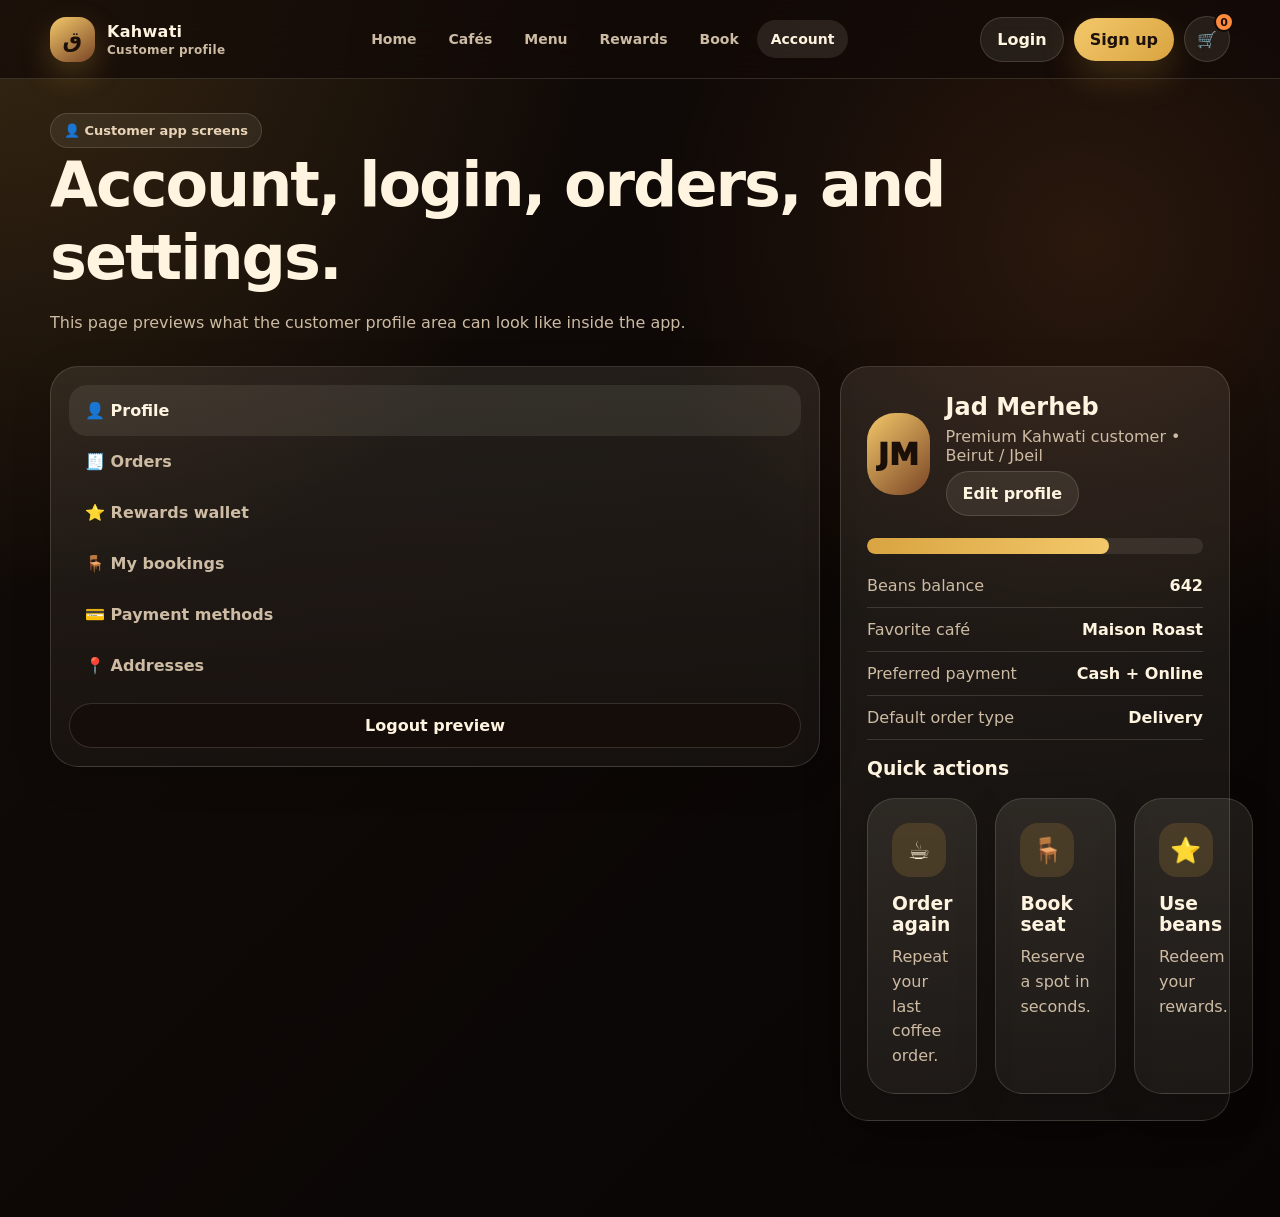
==== account.html @ 1132bc58 "Add files via upload" ====
<!doctype html><html lang="en"><head><meta charset="utf-8"><meta name="viewport" content="width=device-width,initial-scale=1,viewport-fit=cover"><title>Kahwati | Account</title><link rel="stylesheet" href="styles.css"><script defer src="script.js"></script></head><body><div class="page"><header class="topbar"><div class="container topbar-inner"><a class="brand" href="index.html"><span class="brand-mark">ق</span><span>Kahwati<small>Customer profile</small></span></a><nav class="desktop-nav"><a href="index.html">Home</a><a href="cafes.html">Cafés</a><a href="menu.html">Menu</a><a href="rewards.html">Rewards</a><a href="booking.html">Book</a><a class="active" href="account.html">Account</a></nav><div class="actions"><button class="ghost-btn" data-open-modal="#loginModal">Login</button><button class="primary-btn" data-open-modal="#signupModal">Sign up</button><a class="icon-btn" href="cart.html">🛒<span class="badge" data-cart-count>0</span></a></div></div></header><main class="container"><section class="screen-title"><span class="eyebrow">👤 Customer app screens</span><h1>Account, login, orders, and settings.</h1><p>This page previews what the customer profile area can look like inside the app.</p></section><section class="account-layout"><aside class="panel account-menu"><a class="active" href="account.html">👤 Profile</a><a href="orders.html">🧾 Orders</a><a href="rewards.html">⭐ Rewards wallet</a><a href="booking.html">🪑 My bookings</a><a href="#">💳 Payment methods</a><a href="#">📍 Addresses</a><button class="dark-btn" style="width:100%;margin-top:12px" data-open-modal="#loginModal">Logout preview</button></aside><div class="panel profile-card"><div class="profile-top"><div class="big-avatar">JM</div><div><h2 style="margin:0">Jad Merheb</h2><p style="color:var(--muted);margin:6px 0">Premium Kahwati customer • Beirut / Jbeil</p><button class="ghost-btn" data-open-modal="#loginModal">Edit profile</button></div></div><div class="points-meter"><span></span></div><div class="summary-row"><span>Beans balance</span><strong>642</strong></div><div class="summary-row"><span>Favorite café</span><strong>Maison Roast</strong></div><div class="summary-row"><span>Preferred payment</span><strong>Cash + Online</strong></div><div class="summary-row"><span>Default order type</span><strong>Delivery</strong></div><h3>Quick actions</h3><div class="grid-3"><a class="feature-card" href="menu.html"><div class="feature-icon">☕</div><h3>Order again</h3><p>Repeat your last coffee order.</p></a><a class="feature-card" href="booking.html"><div class="feature-icon">🪑</div><h3>Book seat</h3><p>Reserve a spot in seconds.</p></a><a class="feature-card" href="rewards.html"><div class="feature-icon">⭐</div><h3>Use beans</h3><p>Redeem your rewards.</p></a></div></div></section></main><nav class="bottom-nav"><a href="index.html">⌂<span>Home</span></a><a href="cafes.html">☕<span>Cafés</span></a><a href="menu.html">▦<span>Menu</span></a><a href="cart.html">🛒<span>Cart</span></a><a class="active" href="account.html">◉<span>Me</span></a></nav></div><div class="modal" id="loginModal"><div class="modal-card"><div class="modal-head"><h2>Login / logout preview</h2><button class="close-modal" data-close-modal>×</button></div><form class="form-grid"><input placeholder="Email or phone"><input placeholder="Password" type="password"><button class="primary-btn" data-fake-auth="login">Login</button></form></div></div><div class="modal" id="signupModal"><div class="modal-card"><div class="modal-head"><h2>Create account</h2><button class="close-modal" data-close-modal>×</button></div><form class="form-grid"><input placeholder="Full name"><input placeholder="Phone number"><input placeholder="Email"><input placeholder="Password" type="password"><button class="primary-btn" data-fake-auth="signup">Sign up</button></form></div></div></body></html>
---- styles.css ----
:root{
  --bg:#120b08;
  --bg2:#1b100b;
  --card:#21150f;
  --card2:#2b1c14;
  --cream:#fff4df;
  --muted:#cdbba3;
  --soft:#ead4b8;
  --gold:#d9a441;
  --gold2:#f3c86a;
  --coffee:#7a4526;
  --orange:#ff8b3d;
  --green:#4fc18b;
  --red:#ff6b5f;
  --line:rgba(255,244,223,.14);
  --shadow:0 24px 70px rgba(0,0,0,.38);
  --radius:28px;
  --radius2:18px;
  --font:Inter,ui-sans-serif,system-ui,-apple-system,BlinkMacSystemFont,"Segoe UI",Arial,sans-serif;
}
*{box-sizing:border-box}
html{scroll-behavior:smooth}
body{margin:0;font-family:var(--font);background:radial-gradient(circle at top left,rgba(217,164,65,.18),transparent 34%),radial-gradient(circle at 85% 20%,rgba(255,139,61,.12),transparent 30%),linear-gradient(135deg,var(--bg),#080504);color:var(--cream);min-height:100vh}
a{color:inherit;text-decoration:none}button,input,select,textarea{font:inherit}button{cursor:pointer;border:0}.page{min-height:100vh;padding-bottom:96px}.container{width:min(1180px,calc(100% - 36px));margin:auto}.topbar{position:sticky;top:0;z-index:50;background:rgba(18,11,8,.72);backdrop-filter:blur(18px);border-bottom:1px solid var(--line)}.topbar-inner{height:78px;display:flex;align-items:center;justify-content:space-between;gap:18px}.brand{display:flex;align-items:center;gap:12px;font-weight:900;letter-spacing:.3px}.brand-mark{width:45px;height:45px;border-radius:16px;background:linear-gradient(145deg,var(--gold2),var(--coffee));display:grid;place-items:center;color:#1a0f09;box-shadow:0 12px 30px rgba(217,164,65,.25);font-size:22px}.brand small{display:block;color:var(--muted);font-size:12px;font-weight:600;margin-top:2px}.desktop-nav{display:flex;gap:4px;align-items:center}.desktop-nav a{color:var(--muted);padding:11px 14px;border-radius:999px;font-size:14px;font-weight:700}.desktop-nav a.active,.desktop-nav a:hover{background:rgba(255,244,223,.1);color:var(--cream)}.actions{display:flex;align-items:center;gap:10px}.icon-btn,.ghost-btn,.primary-btn,.dark-btn{border-radius:999px;padding:12px 16px;font-weight:850;transition:.2s;display:inline-flex;align-items:center;justify-content:center;gap:8px}.primary-btn{background:linear-gradient(135deg,var(--gold2),var(--gold));color:#1d110b;box-shadow:0 15px 35px rgba(217,164,65,.22)}.dark-btn{background:#150d09;color:var(--cream);border:1px solid var(--line)}.ghost-btn,.icon-btn{background:rgba(255,244,223,.08);color:var(--cream);border:1px solid var(--line)}.icon-btn{width:46px;height:46px;padding:0;position:relative}.badge{position:absolute;top:-5px;right:-5px;background:var(--orange);color:#1b0c04;border-radius:999px;min-width:20px;height:20px;display:grid;place-items:center;font-size:11px;font-weight:900;border:2px solid var(--bg)}.hero{padding:54px 0 34px}.hero-grid{display:grid;grid-template-columns:1.08fr .92fr;gap:38px;align-items:center}.eyebrow{display:inline-flex;gap:9px;align-items:center;padding:9px 13px;border:1px solid var(--line);border-radius:999px;background:rgba(255,244,223,.07);color:var(--soft);font-weight:800;font-size:13px}.hero h1{font-size:clamp(46px,7vw,88px);line-height:.92;margin:20px 0 18px;letter-spacing:-3px}.grad{background:linear-gradient(135deg,#fff2d8,var(--gold2),#ff9a4d);-webkit-background-clip:text;background-clip:text;color:transparent}.hero p{font-size:18px;line-height:1.7;color:var(--muted);max-width:660px}.hero-actions{display:flex;gap:12px;flex-wrap:wrap;margin:26px 0}.trust-row{display:grid;grid-template-columns:repeat(3,1fr);gap:12px;margin-top:28px;max-width:640px}.trust{padding:16px;border-radius:20px;background:rgba(255,244,223,.07);border:1px solid var(--line)}.trust strong{display:block;font-size:24px}.trust span{color:var(--muted);font-size:13px;font-weight:650}.phone-stage{display:flex;justify-content:center;position:relative}.glow{position:absolute;width:420px;height:420px;background:radial-gradient(circle,rgba(217,164,65,.24),transparent 65%);filter:blur(15px);top:40px}.phone{width:365px;max-width:100%;background:#0d0806;border:10px solid #2a1b13;border-radius:48px;box-shadow:var(--shadow);padding:16px;position:relative;z-index:2}.phone-screen{min-height:660px;background:linear-gradient(180deg,#281910,#140c08);border-radius:36px;overflow:hidden;position:relative;border:1px solid rgba(255,255,255,.08)}.status{height:34px;display:flex;justify-content:space-between;align-items:center;padding:0 20px;color:#fff;font-size:12px;font-weight:800}.mobile-app-top{padding:10px 18px 4px;display:flex;align-items:center;justify-content:space-between}.avatar{width:42px;height:42px;border-radius:15px;background:linear-gradient(135deg,#ffe0a1,#9c5a2b);display:grid;place-items:center;color:#140c08;font-weight:900}.phone-search{margin:16px 18px;background:rgba(255,244,223,.09);border:1px solid var(--line);border-radius:20px;padding:13px 15px;color:var(--muted);font-size:13px}.promo-card{margin:0 18px 16px;border-radius:28px;padding:22px;background:linear-gradient(135deg,#f6c967,#9c542c 62%,#432217);color:#180d07;position:relative;overflow:hidden}.promo-card:after{content:"";position:absolute;width:150px;height:150px;border-radius:50%;background:rgba(255,255,255,.18);right:-45px;bottom:-55px}.promo-card h3{margin:4px 0;font-size:25px;line-height:1}.promo-card p{font-size:13px;margin:8px 0 0;color:#2c170b}.chip-row{display:flex;gap:8px;overflow:auto;padding:0 18px 12px;scrollbar-width:none}.chip{white-space:nowrap;padding:9px 12px;border-radius:999px;background:rgba(255,244,223,.09);border:1px solid var(--line);font-size:12px;color:var(--soft);font-weight:800}.chip.active{background:var(--cream);color:#1b100b}.phone-section-title{display:flex;justify-content:space-between;align-items:center;padding:7px 18px 12px}.phone-section-title h4{margin:0}.phone-section-title span{color:var(--gold2);font-size:12px;font-weight:850}.mini-cafe{margin:0 18px 12px;background:rgba(255,244,223,.08);border:1px solid var(--line);border-radius:23px;padding:12px;display:flex;gap:12px;align-items:center}.mini-img{width:68px;height:68px;border-radius:19px;background:linear-gradient(135deg,#5b3420,#e0ad58);display:grid;place-items:center;font-size:30px}.mini-cafe strong{display:block}.mini-cafe small{color:var(--muted);display:block;margin-top:3px}.phone-tabbar{position:absolute;left:10px;right:10px;bottom:10px;height:70px;background:rgba(12,7,5,.88);border:1px solid var(--line);border-radius:26px;display:grid;grid-template-columns:repeat(5,1fr);align-items:center;backdrop-filter:blur(14px)}.phone-tabbar a{display:flex;flex-direction:column;align-items:center;gap:4px;font-size:10px;color:var(--muted);font-weight:800}.phone-tabbar a.active{color:var(--gold2)}.section{padding:44px 0}.section-head{display:flex;justify-content:space-between;align-items:end;gap:20px;margin-bottom:22px}.section-head h2{font-size:clamp(30px,4vw,48px);margin:0;letter-spacing:-1.5px}.section-head p{color:var(--muted);max-width:570px;line-height:1.6;margin:7px 0 0}.grid-3{display:grid;grid-template-columns:repeat(3,1fr);gap:18px}.grid-4{display:grid;grid-template-columns:repeat(4,1fr);gap:16px}.feature-card,.cafe-card,.menu-card,.reward-card,.panel,.booking-card,.order-card{background:linear-gradient(180deg,rgba(255,244,223,.09),rgba(255,244,223,.045));border:1px solid var(--line);border-radius:var(--radius);box-shadow:0 10px 40px rgba(0,0,0,.14)}.feature-card{padding:24px}.feature-icon{width:54px;height:54px;border-radius:18px;background:rgba(217,164,65,.17);display:grid;place-items:center;font-size:25px;margin-bottom:16px}.feature-card h3{margin:0 0 10px}.feature-card p{margin:0;color:var(--muted);line-height:1.55}.cafe-card{overflow:hidden}.cafe-cover{height:150px;background:linear-gradient(135deg,#442313,#c88636);position:relative;display:flex;align-items:flex-end;padding:14px}.cafe-cover.alt{background:linear-gradient(135deg,#1e1410,#6b7a50,#e3b35c)}.cafe-cover.third{background:linear-gradient(135deg,#120b08,#59351f,#d9a441)}.cafe-logo{width:62px;height:62px;border-radius:20px;background:rgba(255,244,223,.88);color:#21120a;display:grid;place-items:center;font-size:30px;box-shadow:0 12px 30px rgba(0,0,0,.23)}.rating{position:absolute;right:14px;top:14px;background:rgba(12,7,5,.75);border:1px solid var(--line);border-radius:999px;padding:8px 10px;font-size:12px;font-weight:900}.cafe-body{padding:17px}.cafe-body h3{margin:0 0 6px}.meta{color:var(--muted);font-size:13px;display:flex;gap:10px;flex-wrap:wrap}.tag-row{display:flex;gap:7px;flex-wrap:wrap;margin:14px 0}.tag{padding:7px 9px;border-radius:999px;background:rgba(255,244,223,.08);border:1px solid var(--line);color:var(--soft);font-size:12px;font-weight:800}.card-actions{display:flex;gap:9px}.card-actions a,.card-actions button{flex:1;padding:12px;border-radius:16px;font-weight:900;text-align:center}.card-actions a{background:var(--cream);color:#1d110b}.card-actions button{background:rgba(255,244,223,.09);color:var(--cream);border:1px solid var(--line)}.screen-title{padding:34px 0 14px}.screen-title h1{font-size:clamp(36px,5vw,62px);margin:0;letter-spacing:-2px}.screen-title p{color:var(--muted);line-height:1.6;max-width:720px}.search-layout{display:grid;grid-template-columns:300px 1fr;gap:20px;align-items:start}.filters{position:sticky;top:100px;padding:20px}.filters h3{margin:0 0 16px}.filter-group{border-top:1px solid var(--line);padding:16px 0}.filter-group label{display:flex;align-items:center;gap:10px;margin:10px 0;color:var(--muted);font-weight:750}.search-input{width:100%;padding:16px 17px;border-radius:18px;background:rgba(255,244,223,.08);border:1px solid var(--line);color:var(--cream);outline:0}.search-input::placeholder{color:#9e8b74}.menu-hero{display:grid;grid-template-columns:1fr 330px;gap:20px;align-items:stretch}.menu-banner{padding:28px;border-radius:var(--radius);background:linear-gradient(135deg,#432414,#d9a441);color:#160c07;min-height:240px;display:flex;flex-direction:column;justify-content:end;position:relative;overflow:hidden}.menu-banner:after{content:"☕";position:absolute;font-size:190px;right:28px;top:12px;opacity:.16}.menu-banner h1{font-size:42px;margin:0 0 8px;letter-spacing:-1px}.info-panel{padding:22px}.info-row{display:flex;justify-content:space-between;border-bottom:1px solid var(--line);padding:13px 0;color:var(--muted)}.info-row strong{color:var(--cream)}.menu-tabs{display:flex;gap:10px;overflow:auto;margin:24px 0 16px}.menu-tabs button{padding:12px 16px;border-radius:999px;background:rgba(255,244,223,.08);border:1px solid var(--line);color:var(--soft);font-weight:900}.menu-tabs button.active{background:var(--cream);color:#1c100a}.menu-grid{display:grid;grid-template-columns:repeat(3,1fr);gap:16px}.menu-card{padding:14px}.food-img{height:130px;border-radius:22px;background:linear-gradient(135deg,#5b3420,#f0c16b);display:grid;place-items:center;font-size:50px;margin-bottom:12px}.menu-card h3{margin:0 0 6px}.menu-card p{color:var(--muted);font-size:13px;line-height:1.45;margin:0 0 14px}.price-row{display:flex;align-items:center;justify-content:space-between}.price{font-size:20px;font-weight:950;color:var(--gold2)}.add{width:42px;height:42px;border-radius:16px;background:var(--cream);color:#1b100b;font-weight:950}.cart-layout,.account-layout,.booking-layout{display:grid;grid-template-columns:1fr 390px;gap:20px;align-items:start}.cart-item{display:flex;gap:14px;align-items:center;padding:16px;border-bottom:1px solid var(--line)}.cart-item:last-child{border-bottom:0}.cart-thumb{width:64px;height:64px;border-radius:18px;background:linear-gradient(135deg,#5b3420,#e4ad54);display:grid;place-items:center;font-size:30px}.qty{display:flex;align-items:center;gap:10px;margin-top:8px}.qty button{width:28px;height:28px;border-radius:10px;background:rgba(255,244,223,.1);color:var(--cream)}.summary{padding:22px;position:sticky;top:100px}.summary-row{display:flex;justify-content:space-between;padding:12px 0;border-bottom:1px solid var(--line);color:var(--muted)}.summary-row strong{color:var(--cream)}.pay-options{display:grid;grid-template-columns:1fr 1fr;gap:10px;margin:16px 0}.pay-option{padding:14px;border-radius:18px;background:rgba(255,244,223,.08);border:1px solid var(--line);font-weight:900;text-align:center}.pay-option.active{border-color:rgba(217,164,65,.7);background:rgba(217,164,65,.14)}.bottom-nav{display:none}.auth-card{padding:28px;max-width:480px;margin:30px auto}.form-grid{display:grid;gap:12px}.form-grid input,.form-grid select,.form-grid textarea{width:100%;padding:15px 16px;border-radius:17px;background:rgba(255,244,223,.08);border:1px solid var(--line);color:var(--cream);outline:0}.form-grid textarea{min-height:100px;resize:vertical}.form-grid option{color:#21120a}.account-menu{padding:18px}.account-menu a{display:flex;align-items:center;gap:12px;padding:16px;border-radius:18px;color:var(--muted);font-weight:850}.account-menu a.active,.account-menu a:hover{background:rgba(255,244,223,.08);color:var(--cream)}.profile-card{padding:26px}.profile-top{display:flex;gap:16px;align-items:center}.big-avatar{width:82px;height:82px;border-radius:28px;background:linear-gradient(135deg,var(--gold2),var(--coffee));display:grid;place-items:center;color:#1a0f09;font-size:30px;font-weight:950}.points-meter{height:16px;background:rgba(255,244,223,.09);border-radius:999px;overflow:hidden;margin:22px 0 10px}.points-meter span{display:block;width:72%;height:100%;background:linear-gradient(90deg,var(--gold),var(--gold2));border-radius:inherit}.reward-card{padding:20px}.reward-card strong{display:block;font-size:22px}.reward-card p{color:var(--muted);line-height:1.5}.booking-card{padding:20px}.booking-grid{display:grid;grid-template-columns:repeat(2,1fr);gap:12px}.booking-slot{padding:16px;border-radius:18px;border:1px solid var(--line);background:rgba(255,244,223,.07);font-weight:900;text-align:center}.booking-slot.active{background:rgba(217,164,65,.18);border-color:rgba(217,164,65,.6)}.order-card{padding:18px;margin-bottom:14px}.order-head{display:flex;justify-content:space-between;gap:12px}.status-pill{padding:7px 9px;border-radius:999px;background:rgba(79,193,139,.13);color:#88e7b9;font-weight:900;font-size:12px}.modal{position:fixed;inset:0;background:rgba(0,0,0,.62);display:none;place-items:center;z-index:100;padding:18px}.modal.show{display:grid}.modal-card{width:min(480px,100%);background:#1b100b;border:1px solid var(--line);border-radius:30px;box-shadow:var(--shadow);padding:24px}.modal-head{display:flex;justify-content:space-between;align-items:center;margin-bottom:16px}.modal-head h2{margin:0}.close-modal{width:38px;height:38px;border-radius:14px;background:rgba(255,244,223,.09);color:var(--cream)}.floating-order{position:fixed;right:22px;bottom:22px;background:linear-gradient(135deg,var(--gold2),var(--gold));color:#1b0f09;border-radius:24px;padding:16px 20px;box-shadow:0 18px 40px rgba(217,164,65,.25);font-weight:950;z-index:40}.only-mobile{display:none}.mobile-hero-title{display:none}
@media(max-width:900px){body{background:#120b08}.container{width:min(100% - 26px,680px)}.desktop-nav,.actions .ghost-btn{display:none}.topbar-inner{height:64px}.brand small{display:none}.brand-mark{width:40px;height:40px;border-radius:14px}.hero{padding-top:24px}.hero-grid,.search-layout,.menu-hero,.cart-layout,.account-layout,.booking-layout{grid-template-columns:1fr}.hero-copy{order:2}.phone-stage{order:1}.phone{width:100%;border:0;border-radius:0;padding:0;background:transparent;box-shadow:none}.phone-screen{min-height:calc(100vh - 64px);border-radius:0;border:0;background:linear-gradient(180deg,#27180f,#120b08)}.hero h1{font-size:41px;letter-spacing:-1.8px}.hero p{font-size:15px}.trust-row,.grid-3,.grid-4,.menu-grid{grid-template-columns:1fr}.section-head{display:block}.filters,.summary{position:static}.menu-banner h1{font-size:34px}.bottom-nav{position:fixed;left:10px;right:10px;bottom:10px;height:72px;background:rgba(14,8,5,.94);border:1px solid var(--line);border-radius:26px;z-index:90;display:grid;grid-template-columns:repeat(5,1fr);box-shadow:0 18px 40px rgba(0,0,0,.32);backdrop-filter:blur(16px)}.bottom-nav a{display:flex;flex-direction:column;align-items:center;justify-content:center;gap:3px;color:var(--muted);font-size:10px;font-weight:850}.bottom-nav a.active{color:var(--gold2)}.screen-title{padding-top:22px}.screen-title h1{font-size:38px}.cart-layout,.booking-layout{gap:14px}.floating-order{left:13px;right:13px;bottom:92px;text-align:center}.only-mobile{display:inline-flex}.hide-mobile{display:none!important}.mobile-hero-title{display:block;padding:18px}.mobile-hero-title h1{font-size:34px;line-height:.98;margin:0;letter-spacing:-1.5px}.mobile-hero-title p{color:var(--muted);font-size:14px;line-height:1.5}.promo-card{margin-top:8px}.phone-tabbar{display:none}.status{display:none}.hero-actions{margin-bottom:8px}.section{padding:28px 0}.booking-grid{grid-template-columns:1fr 1fr}.pay-options{grid-template-columns:1fr}.desktop-only{display:none!important}}
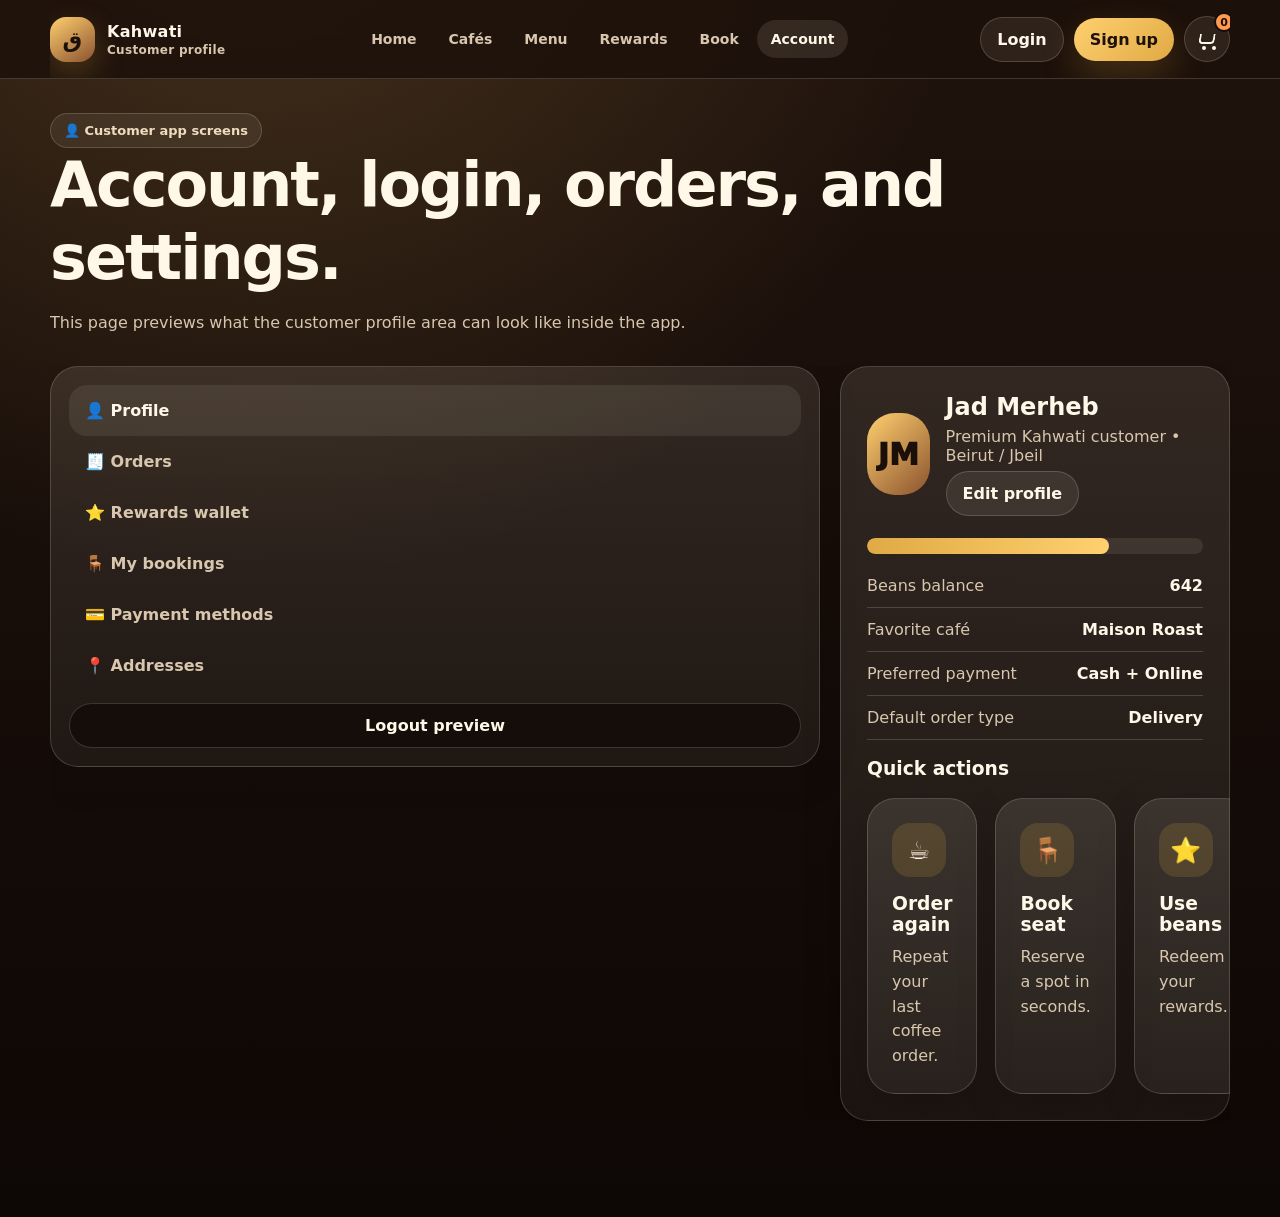
==== commit 46b24066: "Add files via upload" ====
--- a/account.html
+++ b/account.html
@@ -1 +1 @@
-<!doctype html><html lang="en"><head><meta charset="utf-8"><meta name="viewport" content="width=device-width,initial-scale=1,viewport-fit=cover"><title>Kahwati | Account</title><link rel="stylesheet" href="styles.css"><script defer src="script.js"></script></head><body><div class="page"><header class="topbar"><div class="container topbar-inner"><a class="brand" href="index.html"><span class="brand-mark">ق</span><span>Kahwati<small>Customer profile</small></span></a><nav class="desktop-nav"><a href="index.html">Home</a><a href="cafes.html">Cafés</a><a href="menu.html">Menu</a><a href="rewards.html">Rewards</a><a href="booking.html">Book</a><a class="active" href="account.html">Account</a></nav><div class="actions"><button class="ghost-btn" data-open-modal="#loginModal">Login</button><button class="primary-btn" data-open-modal="#signupModal">Sign up</button><a class="icon-btn" href="cart.html">🛒<span class="badge" data-cart-count>0</span></a></div></div></header><main class="container"><section class="screen-title"><span class="eyebrow">👤 Customer app screens</span><h1>Account, login, orders, and settings.</h1><p>This page previews what the customer profile area can look like inside the app.</p></section><section class="account-layout"><aside class="panel account-menu"><a class="active" href="account.html">👤 Profile</a><a href="orders.html">🧾 Orders</a><a href="rewards.html">⭐ Rewards wallet</a><a href="booking.html">🪑 My bookings</a><a href="#">💳 Payment methods</a><a href="#">📍 Addresses</a><button class="dark-btn" style="width:100%;margin-top:12px" data-open-modal="#loginModal">Logout preview</button></aside><div class="panel profile-card"><div class="profile-top"><div class="big-avatar">JM</div><div><h2 style="margin:0">Jad Merheb</h2><p style="color:var(--muted);margin:6px 0">Premium Kahwati customer • Beirut / Jbeil</p><button class="ghost-btn" data-open-modal="#loginModal">Edit profile</button></div></div><div class="points-meter"><span></span></div><div class="summary-row"><span>Beans balance</span><strong>642</strong></div><div class="summary-row"><span>Favorite café</span><strong>Maison Roast</strong></div><div class="summary-row"><span>Preferred payment</span><strong>Cash + Online</strong></div><div class="summary-row"><span>Default order type</span><strong>Delivery</strong></div><h3>Quick actions</h3><div class="grid-3"><a class="feature-card" href="menu.html"><div class="feature-icon">☕</div><h3>Order again</h3><p>Repeat your last coffee order.</p></a><a class="feature-card" href="booking.html"><div class="feature-icon">🪑</div><h3>Book seat</h3><p>Reserve a spot in seconds.</p></a><a class="feature-card" href="rewards.html"><div class="feature-icon">⭐</div><h3>Use beans</h3><p>Redeem your rewards.</p></a></div></div></section></main><nav class="bottom-nav"><a href="index.html">⌂<span>Home</span></a><a href="cafes.html">☕<span>Cafés</span></a><a href="menu.html">▦<span>Menu</span></a><a href="cart.html">🛒<span>Cart</span></a><a class="active" href="account.html">◉<span>Me</span></a></nav></div><div class="modal" id="loginModal"><div class="modal-card"><div class="modal-head"><h2>Login / logout preview</h2><button class="close-modal" data-close-modal>×</button></div><form class="form-grid"><input placeholder="Email or phone"><input placeholder="Password" type="password"><button class="primary-btn" data-fake-auth="login">Login</button></form></div></div><div class="modal" id="signupModal"><div class="modal-card"><div class="modal-head"><h2>Create account</h2><button class="close-modal" data-close-modal>×</button></div><form class="form-grid"><input placeholder="Full name"><input placeholder="Phone number"><input placeholder="Email"><input placeholder="Password" type="password"><button class="primary-btn" data-fake-auth="signup">Sign up</button></form></div></div></body></html>
+<!doctype html><html lang="en"><head><meta charset="utf-8"><meta name="viewport" content="width=device-width, initial-scale=1, maximum-scale=1, user-scalable=no, viewport-fit=cover"><title>Kahwati | Account</title><link rel="stylesheet" href="styles.css"><script defer src="script.js"></script></head><body><div class="page"><header class="topbar"><div class="container topbar-inner"><a class="brand" href="index.html"><span class="brand-mark">ق</span><span>Kahwati<small>Customer profile</small></span></a><nav class="desktop-nav"><a href="index.html">Home</a><a href="cafes.html">Cafés</a><a href="menu.html">Menu</a><a href="rewards.html">Rewards</a><a href="booking.html">Book</a><a class="active" href="account.html">Account</a></nav><div class="actions"><button class="ghost-btn" data-open-modal="#loginModal">Login</button><button class="primary-btn" data-open-modal="#signupModal">Sign up</button><a class="icon-btn" href="cart.html" aria-label="Cart"><span class="line-icon cart-icon"></span><span class="badge" data-cart-count>0</span></a></div></div></header><main class="container"><section class="screen-title"><span class="eyebrow">👤 Customer app screens</span><h1>Account, login, orders, and settings.</h1><p>This page previews what the customer profile area can look like inside the app.</p></section><section class="account-layout"><aside class="panel account-menu"><a class="active" href="account.html">👤 Profile</a><a href="orders.html">🧾 Orders</a><a href="rewards.html">⭐ Rewards wallet</a><a href="booking.html">🪑 My bookings</a><a href="#">💳 Payment methods</a><a href="#">📍 Addresses</a><button class="dark-btn" style="width:100%;margin-top:12px" data-open-modal="#loginModal">Logout preview</button></aside><div class="panel profile-card"><div class="profile-top"><div class="big-avatar">JM</div><div><h2 style="margin:0">Jad Merheb</h2><p style="color:var(--muted);margin:6px 0">Premium Kahwati customer • Beirut / Jbeil</p><button class="ghost-btn" data-open-modal="#loginModal">Edit profile</button></div></div><div class="points-meter"><span></span></div><div class="summary-row"><span>Beans balance</span><strong>642</strong></div><div class="summary-row"><span>Favorite café</span><strong>Maison Roast</strong></div><div class="summary-row"><span>Preferred payment</span><strong>Cash + Online</strong></div><div class="summary-row"><span>Default order type</span><strong>Delivery</strong></div><h3>Quick actions</h3><div class="grid-3"><a class="feature-card" href="menu.html"><div class="feature-icon">☕</div><h3>Order again</h3><p>Repeat your last coffee order.</p></a><a class="feature-card" href="booking.html"><div class="feature-icon">🪑</div><h3>Book seat</h3><p>Reserve a spot in seconds.</p></a><a class="feature-card" href="rewards.html"><div class="feature-icon">⭐</div><h3>Use beans</h3><p>Redeem your rewards.</p></a></div></div></section></main><nav class="bottom-nav"><a class="" href="index.html"><span class="line-icon home-icon"></span><span>Home</span></a><a class="" href="cafes.html"><span class="line-icon cup-icon"></span><span>Cafés</span></a><a class="" href="menu.html"><span class="line-icon grid-icon"></span><span>Menu</span></a><a class="" href="cart.html"><span class="line-icon cart-icon"></span><span>Cart</span></a><a class="active" href="account.html"><span class="line-icon user-icon"></span><span>Me</span></a></nav></div><div class="modal" id="loginModal"><div class="modal-card"><div class="modal-head"><h2>Login / logout preview</h2><button class="close-modal" data-close-modal>×</button></div><form class="form-grid"><input placeholder="Email or phone"><input placeholder="Password" type="password"><button class="primary-btn" data-fake-auth="login">Login</button></form></div></div><div class="modal" id="signupModal"><div class="modal-card"><div class="modal-head"><h2>Create account</h2><button class="close-modal" data-close-modal>×</button></div><form class="form-grid"><input placeholder="Full name"><input placeholder="Phone number"><input placeholder="Email"><input placeholder="Password" type="password"><button class="primary-btn" data-fake-auth="signup">Sign up</button></form></div></div></body></html>
--- a/styles.css
+++ b/styles.css
@@ -23,3 +23,59 @@
 body{margin:0;font-family:var(--font);background:radial-gradient(circle at top left,rgba(217,164,65,.18),transparent 34%),radial-gradient(circle at 85% 20%,rgba(255,139,61,.12),transparent 30%),linear-gradient(135deg,var(--bg),#080504);color:var(--cream);min-height:100vh}
 a{color:inherit;text-decoration:none}button,input,select,textarea{font:inherit}button{cursor:pointer;border:0}.page{min-height:100vh;padding-bottom:96px}.container{width:min(1180px,calc(100% - 36px));margin:auto}.topbar{position:sticky;top:0;z-index:50;background:rgba(18,11,8,.72);backdrop-filter:blur(18px);border-bottom:1px solid var(--line)}.topbar-inner{height:78px;display:flex;align-items:center;justify-content:space-between;gap:18px}.brand{display:flex;align-items:center;gap:12px;font-weight:900;letter-spacing:.3px}.brand-mark{width:45px;height:45px;border-radius:16px;background:linear-gradient(145deg,var(--gold2),var(--coffee));display:grid;place-items:center;color:#1a0f09;box-shadow:0 12px 30px rgba(217,164,65,.25);font-size:22px}.brand small{display:block;color:var(--muted);font-size:12px;font-weight:600;margin-top:2px}.desktop-nav{display:flex;gap:4px;align-items:center}.desktop-nav a{color:var(--muted);padding:11px 14px;border-radius:999px;font-size:14px;font-weight:700}.desktop-nav a.active,.desktop-nav a:hover{background:rgba(255,244,223,.1);color:var(--cream)}.actions{display:flex;align-items:center;gap:10px}.icon-btn,.ghost-btn,.primary-btn,.dark-btn{border-radius:999px;padding:12px 16px;font-weight:850;transition:.2s;display:inline-flex;align-items:center;justify-content:center;gap:8px}.primary-btn{background:linear-gradient(135deg,var(--gold2),var(--gold));color:#1d110b;box-shadow:0 15px 35px rgba(217,164,65,.22)}.dark-btn{background:#150d09;color:var(--cream);border:1px solid var(--line)}.ghost-btn,.icon-btn{background:rgba(255,244,223,.08);color:var(--cream);border:1px solid var(--line)}.icon-btn{width:46px;height:46px;padding:0;position:relative}.badge{position:absolute;top:-5px;right:-5px;background:var(--orange);color:#1b0c04;border-radius:999px;min-width:20px;height:20px;display:grid;place-items:center;font-size:11px;font-weight:900;border:2px solid var(--bg)}.hero{padding:54px 0 34px}.hero-grid{display:grid;grid-template-columns:1.08fr .92fr;gap:38px;align-items:center}.eyebrow{display:inline-flex;gap:9px;align-items:center;padding:9px 13px;border:1px solid var(--line);border-radius:999px;background:rgba(255,244,223,.07);color:var(--soft);font-weight:800;font-size:13px}.hero h1{font-size:clamp(46px,7vw,88px);line-height:.92;margin:20px 0 18px;letter-spacing:-3px}.grad{background:linear-gradient(135deg,#fff2d8,var(--gold2),#ff9a4d);-webkit-background-clip:text;background-clip:text;color:transparent}.hero p{font-size:18px;line-height:1.7;color:var(--muted);max-width:660px}.hero-actions{display:flex;gap:12px;flex-wrap:wrap;margin:26px 0}.trust-row{display:grid;grid-template-columns:repeat(3,1fr);gap:12px;margin-top:28px;max-width:640px}.trust{padding:16px;border-radius:20px;background:rgba(255,244,223,.07);border:1px solid var(--line)}.trust strong{display:block;font-size:24px}.trust span{color:var(--muted);font-size:13px;font-weight:650}.phone-stage{display:flex;justify-content:center;position:relative}.glow{position:absolute;width:420px;height:420px;background:radial-gradient(circle,rgba(217,164,65,.24),transparent 65%);filter:blur(15px);top:40px}.phone{width:365px;max-width:100%;background:#0d0806;border:10px solid #2a1b13;border-radius:48px;box-shadow:var(--shadow);padding:16px;position:relative;z-index:2}.phone-screen{min-height:660px;background:linear-gradient(180deg,#281910,#140c08);border-radius:36px;overflow:hidden;position:relative;border:1px solid rgba(255,255,255,.08)}.status{height:34px;display:flex;justify-content:space-between;align-items:center;padding:0 20px;color:#fff;font-size:12px;font-weight:800}.mobile-app-top{padding:10px 18px 4px;display:flex;align-items:center;justify-content:space-between}.avatar{width:42px;height:42px;border-radius:15px;background:linear-gradient(135deg,#ffe0a1,#9c5a2b);display:grid;place-items:center;color:#140c08;font-weight:900}.phone-search{margin:16px 18px;background:rgba(255,244,223,.09);border:1px solid var(--line);border-radius:20px;padding:13px 15px;color:var(--muted);font-size:13px}.promo-card{margin:0 18px 16px;border-radius:28px;padding:22px;background:linear-gradient(135deg,#f6c967,#9c542c 62%,#432217);color:#180d07;position:relative;overflow:hidden}.promo-card:after{content:"";position:absolute;width:150px;height:150px;border-radius:50%;background:rgba(255,255,255,.18);right:-45px;bottom:-55px}.promo-card h3{margin:4px 0;font-size:25px;line-height:1}.promo-card p{font-size:13px;margin:8px 0 0;color:#2c170b}.chip-row{display:flex;gap:8px;overflow:auto;padding:0 18px 12px;scrollbar-width:none}.chip{white-space:nowrap;padding:9px 12px;border-radius:999px;background:rgba(255,244,223,.09);border:1px solid var(--line);font-size:12px;color:var(--soft);font-weight:800}.chip.active{background:var(--cream);color:#1b100b}.phone-section-title{display:flex;justify-content:space-between;align-items:center;padding:7px 18px 12px}.phone-section-title h4{margin:0}.phone-section-title span{color:var(--gold2);font-size:12px;font-weight:850}.mini-cafe{margin:0 18px 12px;background:rgba(255,244,223,.08);border:1px solid var(--line);border-radius:23px;padding:12px;display:flex;gap:12px;align-items:center}.mini-img{width:68px;height:68px;border-radius:19px;background:linear-gradient(135deg,#5b3420,#e0ad58);display:grid;place-items:center;font-size:30px}.mini-cafe strong{display:block}.mini-cafe small{color:var(--muted);display:block;margin-top:3px}.phone-tabbar{position:absolute;left:10px;right:10px;bottom:10px;height:70px;background:rgba(12,7,5,.88);border:1px solid var(--line);border-radius:26px;display:grid;grid-template-columns:repeat(5,1fr);align-items:center;backdrop-filter:blur(14px)}.phone-tabbar a{display:flex;flex-direction:column;align-items:center;gap:4px;font-size:10px;color:var(--muted);font-weight:800}.phone-tabbar a.active{color:var(--gold2)}.section{padding:44px 0}.section-head{display:flex;justify-content:space-between;align-items:end;gap:20px;margin-bottom:22px}.section-head h2{font-size:clamp(30px,4vw,48px);margin:0;letter-spacing:-1.5px}.section-head p{color:var(--muted);max-width:570px;line-height:1.6;margin:7px 0 0}.grid-3{display:grid;grid-template-columns:repeat(3,1fr);gap:18px}.grid-4{display:grid;grid-template-columns:repeat(4,1fr);gap:16px}.feature-card,.cafe-card,.menu-card,.reward-card,.panel,.booking-card,.order-card{background:linear-gradient(180deg,rgba(255,244,223,.09),rgba(255,244,223,.045));border:1px solid var(--line);border-radius:var(--radius);box-shadow:0 10px 40px rgba(0,0,0,.14)}.feature-card{padding:24px}.feature-icon{width:54px;height:54px;border-radius:18px;background:rgba(217,164,65,.17);display:grid;place-items:center;font-size:25px;margin-bottom:16px}.feature-card h3{margin:0 0 10px}.feature-card p{margin:0;color:var(--muted);line-height:1.55}.cafe-card{overflow:hidden}.cafe-cover{height:150px;background:linear-gradient(135deg,#442313,#c88636);position:relative;display:flex;align-items:flex-end;padding:14px}.cafe-cover.alt{background:linear-gradient(135deg,#1e1410,#6b7a50,#e3b35c)}.cafe-cover.third{background:linear-gradient(135deg,#120b08,#59351f,#d9a441)}.cafe-logo{width:62px;height:62px;border-radius:20px;background:rgba(255,244,223,.88);color:#21120a;display:grid;place-items:center;font-size:30px;box-shadow:0 12px 30px rgba(0,0,0,.23)}.rating{position:absolute;right:14px;top:14px;background:rgba(12,7,5,.75);border:1px solid var(--line);border-radius:999px;padding:8px 10px;font-size:12px;font-weight:900}.cafe-body{padding:17px}.cafe-body h3{margin:0 0 6px}.meta{color:var(--muted);font-size:13px;display:flex;gap:10px;flex-wrap:wrap}.tag-row{display:flex;gap:7px;flex-wrap:wrap;margin:14px 0}.tag{padding:7px 9px;border-radius:999px;background:rgba(255,244,223,.08);border:1px solid var(--line);color:var(--soft);font-size:12px;font-weight:800}.card-actions{display:flex;gap:9px}.card-actions a,.card-actions button{flex:1;padding:12px;border-radius:16px;font-weight:900;text-align:center}.card-actions a{background:var(--cream);color:#1d110b}.card-actions button{background:rgba(255,244,223,.09);color:var(--cream);border:1px solid var(--line)}.screen-title{padding:34px 0 14px}.screen-title h1{font-size:clamp(36px,5vw,62px);margin:0;letter-spacing:-2px}.screen-title p{color:var(--muted);line-height:1.6;max-width:720px}.search-layout{display:grid;grid-template-columns:300px 1fr;gap:20px;align-items:start}.filters{position:sticky;top:100px;padding:20px}.filters h3{margin:0 0 16px}.filter-group{border-top:1px solid var(--line);padding:16px 0}.filter-group label{display:flex;align-items:center;gap:10px;margin:10px 0;color:var(--muted);font-weight:750}.search-input{width:100%;padding:16px 17px;border-radius:18px;background:rgba(255,244,223,.08);border:1px solid var(--line);color:var(--cream);outline:0}.search-input::placeholder{color:#9e8b74}.menu-hero{display:grid;grid-template-columns:1fr 330px;gap:20px;align-items:stretch}.menu-banner{padding:28px;border-radius:var(--radius);background:linear-gradient(135deg,#432414,#d9a441);color:#160c07;min-height:240px;display:flex;flex-direction:column;justify-content:end;position:relative;overflow:hidden}.menu-banner:after{content:"☕";position:absolute;font-size:190px;right:28px;top:12px;opacity:.16}.menu-banner h1{font-size:42px;margin:0 0 8px;letter-spacing:-1px}.info-panel{padding:22px}.info-row{display:flex;justify-content:space-between;border-bottom:1px solid var(--line);padding:13px 0;color:var(--muted)}.info-row strong{color:var(--cream)}.menu-tabs{display:flex;gap:10px;overflow:auto;margin:24px 0 16px}.menu-tabs button{padding:12px 16px;border-radius:999px;background:rgba(255,244,223,.08);border:1px solid var(--line);color:var(--soft);font-weight:900}.menu-tabs button.active{background:var(--cream);color:#1c100a}.menu-grid{display:grid;grid-template-columns:repeat(3,1fr);gap:16px}.menu-card{padding:14px}.food-img{height:130px;border-radius:22px;background:linear-gradient(135deg,#5b3420,#f0c16b);display:grid;place-items:center;font-size:50px;margin-bottom:12px}.menu-card h3{margin:0 0 6px}.menu-card p{color:var(--muted);font-size:13px;line-height:1.45;margin:0 0 14px}.price-row{display:flex;align-items:center;justify-content:space-between}.price{font-size:20px;font-weight:950;color:var(--gold2)}.add{width:42px;height:42px;border-radius:16px;background:var(--cream);color:#1b100b;font-weight:950}.cart-layout,.account-layout,.booking-layout{display:grid;grid-template-columns:1fr 390px;gap:20px;align-items:start}.cart-item{display:flex;gap:14px;align-items:center;padding:16px;border-bottom:1px solid var(--line)}.cart-item:last-child{border-bottom:0}.cart-thumb{width:64px;height:64px;border-radius:18px;background:linear-gradient(135deg,#5b3420,#e4ad54);display:grid;place-items:center;font-size:30px}.qty{display:flex;align-items:center;gap:10px;margin-top:8px}.qty button{width:28px;height:28px;border-radius:10px;background:rgba(255,244,223,.1);color:var(--cream)}.summary{padding:22px;position:sticky;top:100px}.summary-row{display:flex;justify-content:space-between;padding:12px 0;border-bottom:1px solid var(--line);color:var(--muted)}.summary-row strong{color:var(--cream)}.pay-options{display:grid;grid-template-columns:1fr 1fr;gap:10px;margin:16px 0}.pay-option{padding:14px;border-radius:18px;background:rgba(255,244,223,.08);border:1px solid var(--line);font-weight:900;text-align:center}.pay-option.active{border-color:rgba(217,164,65,.7);background:rgba(217,164,65,.14)}.bottom-nav{display:none}.auth-card{padding:28px;max-width:480px;margin:30px auto}.form-grid{display:grid;gap:12px}.form-grid input,.form-grid select,.form-grid textarea{width:100%;padding:15px 16px;border-radius:17px;background:rgba(255,244,223,.08);border:1px solid var(--line);color:var(--cream);outline:0}.form-grid textarea{min-height:100px;resize:vertical}.form-grid option{color:#21120a}.account-menu{padding:18px}.account-menu a{display:flex;align-items:center;gap:12px;padding:16px;border-radius:18px;color:var(--muted);font-weight:850}.account-menu a.active,.account-menu a:hover{background:rgba(255,244,223,.08);color:var(--cream)}.profile-card{padding:26px}.profile-top{display:flex;gap:16px;align-items:center}.big-avatar{width:82px;height:82px;border-radius:28px;background:linear-gradient(135deg,var(--gold2),var(--coffee));display:grid;place-items:center;color:#1a0f09;font-size:30px;font-weight:950}.points-meter{height:16px;background:rgba(255,244,223,.09);border-radius:999px;overflow:hidden;margin:22px 0 10px}.points-meter span{display:block;width:72%;height:100%;background:linear-gradient(90deg,var(--gold),var(--gold2));border-radius:inherit}.reward-card{padding:20px}.reward-card strong{display:block;font-size:22px}.reward-card p{color:var(--muted);line-height:1.5}.booking-card{padding:20px}.booking-grid{display:grid;grid-template-columns:repeat(2,1fr);gap:12px}.booking-slot{padding:16px;border-radius:18px;border:1px solid var(--line);background:rgba(255,244,223,.07);font-weight:900;text-align:center}.booking-slot.active{background:rgba(217,164,65,.18);border-color:rgba(217,164,65,.6)}.order-card{padding:18px;margin-bottom:14px}.order-head{display:flex;justify-content:space-between;gap:12px}.status-pill{padding:7px 9px;border-radius:999px;background:rgba(79,193,139,.13);color:#88e7b9;font-weight:900;font-size:12px}.modal{position:fixed;inset:0;background:rgba(0,0,0,.62);display:none;place-items:center;z-index:100;padding:18px}.modal.show{display:grid}.modal-card{width:min(480px,100%);background:#1b100b;border:1px solid var(--line);border-radius:30px;box-shadow:var(--shadow);padding:24px}.modal-head{display:flex;justify-content:space-between;align-items:center;margin-bottom:16px}.modal-head h2{margin:0}.close-modal{width:38px;height:38px;border-radius:14px;background:rgba(255,244,223,.09);color:var(--cream)}.floating-order{position:fixed;right:22px;bottom:22px;background:linear-gradient(135deg,var(--gold2),var(--gold));color:#1b0f09;border-radius:24px;padding:16px 20px;box-shadow:0 18px 40px rgba(217,164,65,.25);font-weight:950;z-index:40}.only-mobile{display:none}.mobile-hero-title{display:none}
 @media(max-width:900px){body{background:#120b08}.container{width:min(100% - 26px,680px)}.desktop-nav,.actions .ghost-btn{display:none}.topbar-inner{height:64px}.brand small{display:none}.brand-mark{width:40px;height:40px;border-radius:14px}.hero{padding-top:24px}.hero-grid,.search-layout,.menu-hero,.cart-layout,.account-layout,.booking-layout{grid-template-columns:1fr}.hero-copy{order:2}.phone-stage{order:1}.phone{width:100%;border:0;border-radius:0;padding:0;background:transparent;box-shadow:none}.phone-screen{min-height:calc(100vh - 64px);border-radius:0;border:0;background:linear-gradient(180deg,#27180f,#120b08)}.hero h1{font-size:41px;letter-spacing:-1.8px}.hero p{font-size:15px}.trust-row,.grid-3,.grid-4,.menu-grid{grid-template-columns:1fr}.section-head{display:block}.filters,.summary{position:static}.menu-banner h1{font-size:34px}.bottom-nav{position:fixed;left:10px;right:10px;bottom:10px;height:72px;background:rgba(14,8,5,.94);border:1px solid var(--line);border-radius:26px;z-index:90;display:grid;grid-template-columns:repeat(5,1fr);box-shadow:0 18px 40px rgba(0,0,0,.32);backdrop-filter:blur(16px)}.bottom-nav a{display:flex;flex-direction:column;align-items:center;justify-content:center;gap:3px;color:var(--muted);font-size:10px;font-weight:850}.bottom-nav a.active{color:var(--gold2)}.screen-title{padding-top:22px}.screen-title h1{font-size:38px}.cart-layout,.booking-layout{gap:14px}.floating-order{left:13px;right:13px;bottom:92px;text-align:center}.only-mobile{display:inline-flex}.hide-mobile{display:none!important}.mobile-hero-title{display:block;padding:18px}.mobile-hero-title h1{font-size:34px;line-height:.98;margin:0;letter-spacing:-1.5px}.mobile-hero-title p{color:var(--muted);font-size:14px;line-height:1.5}.promo-card{margin-top:8px}.phone-tabbar{display:none}.status{display:none}.hero-actions{margin-bottom:8px}.section{padding:28px 0}.booking-grid{grid-template-columns:1fr 1fr}.pay-options{grid-template-columns:1fr}.desktop-only{display:none!important}}
+
+/* ===== Mobile frame + app polish fixes ===== */
+html,body{width:100%;max-width:100%;overflow-x:hidden;-webkit-text-size-adjust:100%;touch-action:pan-y;overscroll-behavior-x:none}
+body{background:radial-gradient(circle at 20% -10%,rgba(239,190,99,.18),transparent 42%),linear-gradient(180deg,#20130d 0%,#150c08 58%,#0d0705 100%)}
+.page,main,section,.container,.hero-grid,.phone-stage,.phone,.phone-screen{max-width:100%;overflow-x:hidden}
+:root{--bg:#160d09;--bg2:#24160f;--card:#2a1b13;--card2:#352217;--cream:#fff7e8;--muted:#d8c7ae;--soft:#f0dcc0;--gold:#e0aa45;--gold2:#ffd06f;--coffee:#8b522f;--orange:#ff9a50;--line:rgba(255,247,232,.17)}
+.line-icon{width:22px;height:22px;display:inline-block;position:relative;flex:0 0 auto;color:currentColor}
+.line-icon:before,.line-icon:after{content:"";position:absolute;box-sizing:border-box;border-color:currentColor}
+.home-icon:before{left:3px;top:8px;width:16px;height:11px;border:2px solid currentColor;border-top:0;border-radius:2px}.home-icon:after{left:4px;top:2px;width:14px;height:14px;border-left:2px solid currentColor;border-top:2px solid currentColor;transform:rotate(45deg);border-radius:2px}
+.cup-icon:before{left:3px;top:7px;width:13px;height:10px;border:2px solid currentColor;border-radius:0 0 7px 7px}.cup-icon:after{right:2px;top:8px;width:7px;height:7px;border:2px solid currentColor;border-left:0;border-radius:0 8px 8px 0;box-shadow:-10px 10px 0 -8px currentColor}
+.grid-icon:before{left:3px;top:3px;width:6px;height:6px;background:currentColor;box-shadow:10px 0 0 currentColor,0 10px 0 currentColor,10px 10px 0 currentColor;border-radius:2px}.grid-icon:after{display:none}
+.cart-icon:before{left:2px;top:5px;width:16px;height:10px;border:2px solid currentColor;border-top:0;border-radius:0 0 4px 4px;transform:skewX(-10deg)}.cart-icon:after{left:5px;top:17px;width:4px;height:4px;background:currentColor;border-radius:50%;box-shadow:10px 0 0 currentColor}
+.user-icon:before{left:7px;top:3px;width:8px;height:8px;border:2px solid currentColor;border-radius:50%}.user-icon:after{left:4px;top:13px;width:14px;height:7px;border:2px solid currentColor;border-radius:10px 10px 0 0;border-bottom:0}
+.bean-icon:before{left:5px;top:3px;width:12px;height:16px;border:2px solid currentColor;border-radius:55% 45% 55% 45%;transform:rotate(28deg)}.bean-icon:after{left:11px;top:5px;width:1px;height:13px;background:currentColor;transform:rotate(28deg);border:0;border-radius:3px}
+.icon-btn .line-icon{width:20px;height:20px}
+.bottom-nav .line-icon,.phone-tabbar .line-icon{width:21px;height:21px;margin-bottom:1px}
+.topbar{background:rgba(28,17,11,.86)}
+.phone-screen{background:linear-gradient(180deg,#332015 0%,#21130d 48%,#130b07 100%)}
+.promo-card{background:linear-gradient(135deg,#ffd166 0%,#d58a3a 50%,#8e4f2b 100%)}
+.feature-card,.cafe-card,.menu-card,.reward-card,.panel,.booking-card,.order-card{background:linear-gradient(180deg,rgba(255,247,232,.105),rgba(255,247,232,.055))}
+
+@media(max-width:900px){
+  html,body{position:relative;overflow-x:hidden}
+  body{min-width:320px;background:#160d09}
+  .page{padding-bottom:92px;overflow-x:hidden}
+  .container{width:calc(100% - 26px);max-width:680px}
+  .hero{padding:0 0 28px;overflow:hidden}
+  .hero>.container{width:100%;max-width:none}
+  .hero-grid{display:block;width:100%;gap:0}
+  .phone-stage{display:block;width:100%;margin:0;overflow:hidden}
+  .phone{width:100%;max-width:100%;border:0;border-radius:0;padding:0;background:transparent;box-shadow:none;overflow:hidden}
+  .phone-screen{width:100%;min-height:calc(100svh - 64px);border-radius:0;border:0;overflow:hidden;padding-bottom:96px}
+  @supports not (height:100svh){.phone-screen{min-height:calc(100vh - 64px)}}
+  .mobile-app-top,.mobile-hero-title,.phone-search,.promo-card,.phone-section-title,.mini-cafe{margin-left:18px;margin-right:18px}
+  .mobile-app-top{padding-left:0;padding-right:0;padding-top:18px}
+  .mobile-hero-title{padding:14px 0 8px}
+  .mobile-hero-title h1{font-size:clamp(34px,10.5vw,46px);line-height:.96;letter-spacing:-1.8px;max-width:330px}
+  .mobile-hero-title p{font-size:15px;line-height:1.45;max-width:330px;margin:12px 0 0;display:-webkit-box;-webkit-line-clamp:2;-webkit-box-orient:vertical;overflow:hidden}
+  .phone-search{width:auto;padding:14px 16px;border-radius:22px;font-size:15px;white-space:nowrap;overflow:hidden;text-overflow:ellipsis}
+  .promo-card{width:auto;padding:22px 20px;border-radius:26px;min-height:138px}
+  .promo-card h3{font-size:clamp(28px,8vw,40px);line-height:1.02;max-width:250px}
+  .promo-card p{font-size:14px;line-height:1.35;max-width:270px;display:-webkit-box;-webkit-line-clamp:2;-webkit-box-orient:vertical;overflow:hidden}
+  .chip-row{padding-left:18px;padding-right:18px;max-width:100%;overflow-x:auto;-webkit-overflow-scrolling:touch}
+  .phone-section-title{padding-left:0;padding-right:0}
+  .mini-cafe{width:auto;padding:12px;border-radius:22px}
+  .mini-img{width:60px;height:60px;border-radius:18px;flex:0 0 60px}
+  .mini-cafe small{white-space:nowrap;overflow:hidden;text-overflow:ellipsis;max-width:210px}
+  .topbar-inner{padding-left:0;padding-right:0}
+  .actions{gap:8px}.actions .primary-btn{padding:11px 17px}.icon-btn{width:44px;height:44px}
+  .bottom-nav{left:max(10px,env(safe-area-inset-left));right:max(10px,env(safe-area-inset-right));bottom:max(10px,env(safe-area-inset-bottom));height:72px;border-radius:30px;overflow:hidden}
+  .bottom-nav a{font-size:11px;min-width:0}.bottom-nav a span:last-child{white-space:nowrap}.bottom-nav a.active{color:var(--gold2)}
+}
+
+@media(max-width:370px){
+  .brand span:not(.brand-mark){font-size:18px}.actions .primary-btn{padding:10px 14px;font-size:14px}.icon-btn{width:42px;height:42px}.mobile-hero-title h1{font-size:34px}.promo-card h3{font-size:30px}.mini-cafe small{max-width:175px}.bottom-nav{left:8px;right:8px}
+}
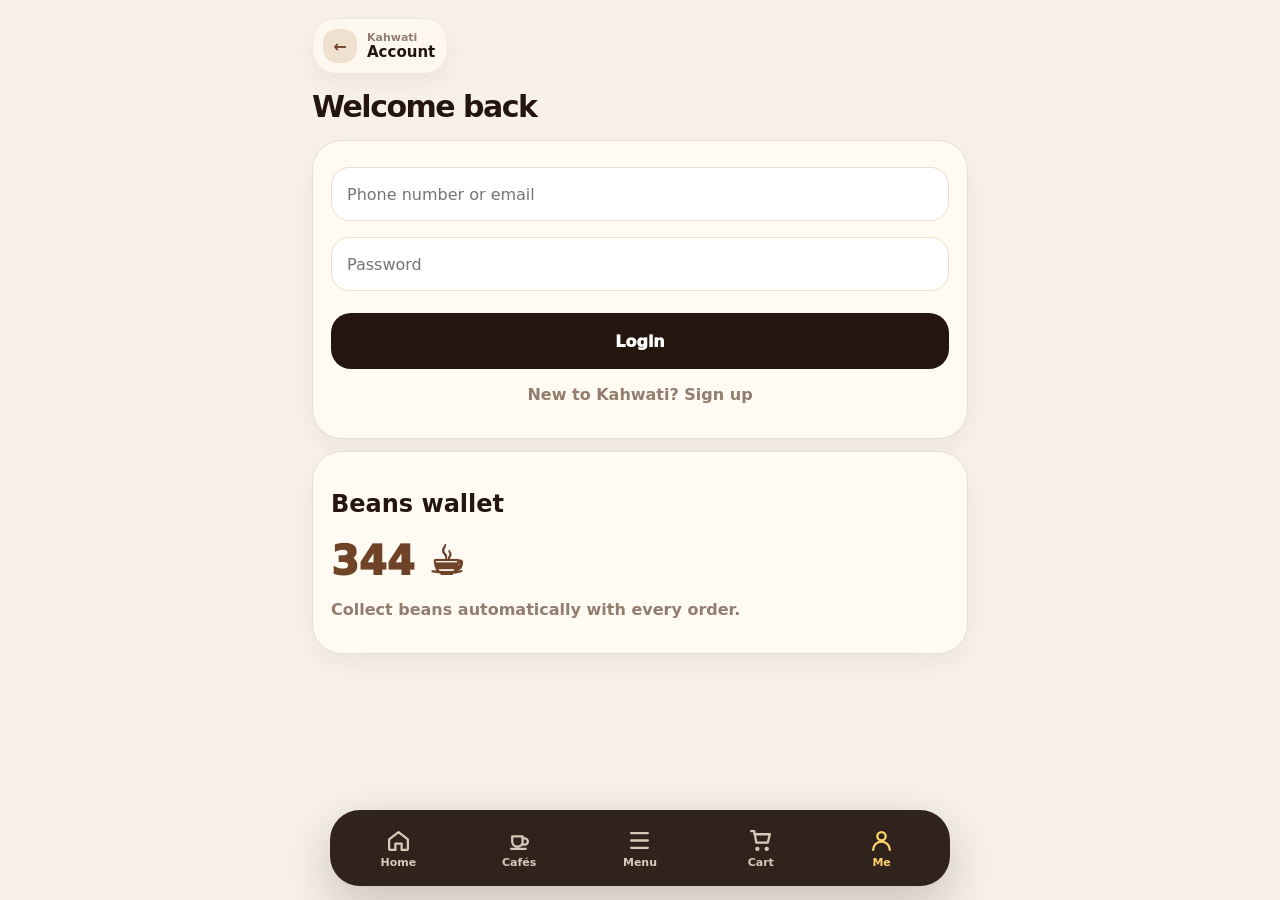
==== commit 26f8d885: "Add files via upload" ====
--- a/account.html
+++ b/account.html
@@ -1 +1 @@
-<!doctype html><html lang="en"><head><meta charset="utf-8"><meta name="viewport" content="width=device-width, initial-scale=1, maximum-scale=1, user-scalable=no, viewport-fit=cover"><title>Kahwati | Account</title><link rel="stylesheet" href="styles.css"><script defer src="script.js"></script></head><body><div class="page"><header class="topbar"><div class="container topbar-inner"><a class="brand" href="index.html"><span class="brand-mark">ق</span><span>Kahwati<small>Customer profile</small></span></a><nav class="desktop-nav"><a href="index.html">Home</a><a href="cafes.html">Cafés</a><a href="menu.html">Menu</a><a href="rewards.html">Rewards</a><a href="booking.html">Book</a><a class="active" href="account.html">Account</a></nav><div class="actions"><button class="ghost-btn" data-open-modal="#loginModal">Login</button><button class="primary-btn" data-open-modal="#signupModal">Sign up</button><a class="icon-btn" href="cart.html" aria-label="Cart"><span class="line-icon cart-icon"></span><span class="badge" data-cart-count>0</span></a></div></div></header><main class="container"><section class="screen-title"><span class="eyebrow">👤 Customer app screens</span><h1>Account, login, orders, and settings.</h1><p>This page previews what the customer profile area can look like inside the app.</p></section><section class="account-layout"><aside class="panel account-menu"><a class="active" href="account.html">👤 Profile</a><a href="orders.html">🧾 Orders</a><a href="rewards.html">⭐ Rewards wallet</a><a href="booking.html">🪑 My bookings</a><a href="#">💳 Payment methods</a><a href="#">📍 Addresses</a><button class="dark-btn" style="width:100%;margin-top:12px" data-open-modal="#loginModal">Logout preview</button></aside><div class="panel profile-card"><div class="profile-top"><div class="big-avatar">JM</div><div><h2 style="margin:0">Jad Merheb</h2><p style="color:var(--muted);margin:6px 0">Premium Kahwati customer • Beirut / Jbeil</p><button class="ghost-btn" data-open-modal="#loginModal">Edit profile</button></div></div><div class="points-meter"><span></span></div><div class="summary-row"><span>Beans balance</span><strong>642</strong></div><div class="summary-row"><span>Favorite café</span><strong>Maison Roast</strong></div><div class="summary-row"><span>Preferred payment</span><strong>Cash + Online</strong></div><div class="summary-row"><span>Default order type</span><strong>Delivery</strong></div><h3>Quick actions</h3><div class="grid-3"><a class="feature-card" href="menu.html"><div class="feature-icon">☕</div><h3>Order again</h3><p>Repeat your last coffee order.</p></a><a class="feature-card" href="booking.html"><div class="feature-icon">🪑</div><h3>Book seat</h3><p>Reserve a spot in seconds.</p></a><a class="feature-card" href="rewards.html"><div class="feature-icon">⭐</div><h3>Use beans</h3><p>Redeem your rewards.</p></a></div></div></section></main><nav class="bottom-nav"><a class="" href="index.html"><span class="line-icon home-icon"></span><span>Home</span></a><a class="" href="cafes.html"><span class="line-icon cup-icon"></span><span>Cafés</span></a><a class="" href="menu.html"><span class="line-icon grid-icon"></span><span>Menu</span></a><a class="" href="cart.html"><span class="line-icon cart-icon"></span><span>Cart</span></a><a class="active" href="account.html"><span class="line-icon user-icon"></span><span>Me</span></a></nav></div><div class="modal" id="loginModal"><div class="modal-card"><div class="modal-head"><h2>Login / logout preview</h2><button class="close-modal" data-close-modal>×</button></div><form class="form-grid"><input placeholder="Email or phone"><input placeholder="Password" type="password"><button class="primary-btn" data-fake-auth="login">Login</button></form></div></div><div class="modal" id="signupModal"><div class="modal-card"><div class="modal-head"><h2>Create account</h2><button class="close-modal" data-close-modal>×</button></div><form class="form-grid"><input placeholder="Full name"><input placeholder="Phone number"><input placeholder="Email"><input placeholder="Password" type="password"><button class="primary-btn" data-fake-auth="signup">Sign up</button></form></div></div></body></html>
+<!DOCTYPE html><html lang="en"><head><meta charset="UTF-8"><meta name="viewport" content="width=device-width, initial-scale=1, maximum-scale=1, user-scalable=no, viewport-fit=cover"><title>Kahwati — Account</title><link rel="stylesheet" href="styles.css"><script defer src="script.js"></script></head><body><main class="app-shell"><header class="topbar"><a class="location-pill" href="index.html"><span class="pin">←</span><span><small>Kahwati</small><strong>Account</strong></span></a></header><h1 class="page-title">Welcome back</h1><section class="screen-card"><input class="input" placeholder="Phone number or email"><input class="input" placeholder="Password" type="password"><a class="primary-btn" href="index.html">Login</a><p style="text-align:center;color:var(--muted);font-weight:700">New to Kahwati? Sign up</p></section><section class="screen-card" style="margin-top:12px"><h2>Beans wallet</h2><p style="font-size:40px;font-weight:950;margin:0;color:var(--coffee)">344 ☕</p><p style="color:var(--muted);font-weight:700">Collect beans automatically with every order.</p></section></main><nav class="bottom-nav"><a href="index.html"><svg viewBox="0 0 24 24"><path d="M3 11 12 4l9 7v9a1 1 0 0 1-1 1h-5v-6H9v6H4a1 1 0 0 1-1-1Z"/></svg><span>Home</span></a><a href="cafes.html"><svg viewBox="0 0 24 24"><path d="M5 8h10v5a5 5 0 0 1-5 5 5 5 0 0 1-5-5Z"/><path d="M15 10h2a3 3 0 0 1 0 6h-2"/><path d="M4 20h14"/></svg><span>Cafés</span></a><a href="menu.html"><svg viewBox="0 0 24 24"><path d="M4 5h16M4 12h16M4 19h16"/></svg><span>Menu</span></a><a href="cart.html"><svg viewBox="0 0 24 24"><path d="M6 6h15l-2 8H8L6 3H3"/><circle cx="9" cy="20" r="1"/><circle cx="18" cy="20" r="1"/></svg><span>Cart</span></a><a class="active" href="account.html"><svg viewBox="0 0 24 24"><circle cx="12" cy="8" r="4"/><path d="M4 21a8 8 0 0 1 16 0"/></svg><span>Me</span></a></nav></body></html>
--- a/styles.css
+++ b/styles.css
@@ -1,81 +1,17 @@
 :root{
-  --bg:#120b08;
-  --bg2:#1b100b;
-  --card:#21150f;
-  --card2:#2b1c14;
-  --cream:#fff4df;
-  --muted:#cdbba3;
-  --soft:#ead4b8;
+  --cream:#f7f1e8;
+  --paper:#fffaf2;
+  --ink:#24160f;
+  --muted:#927d6f;
+  --line:#eadfce;
+  --coffee:#6f4327;
+  --coffee-2:#a0663a;
   --gold:#d9a441;
-  --gold2:#f3c86a;
-  --coffee:#7a4526;
-  --orange:#ff8b3d;
-  --green:#4fc18b;
-  --red:#ff6b5f;
-  --line:rgba(255,244,223,.14);
-  --shadow:0 24px 70px rgba(0,0,0,.38);
-  --radius:28px;
-  --radius2:18px;
-  --font:Inter,ui-sans-serif,system-ui,-apple-system,BlinkMacSystemFont,"Segoe UI",Arial,sans-serif;
+  --sage:#8ea58f;
+  --rose:#d9a29a;
+  --shadow:0 18px 45px rgba(78,45,25,.12);
 }
-*{box-sizing:border-box}
-html{scroll-behavior:smooth}
-body{margin:0;font-family:var(--font);background:radial-gradient(circle at top left,rgba(217,164,65,.18),transparent 34%),radial-gradient(circle at 85% 20%,rgba(255,139,61,.12),transparent 30%),linear-gradient(135deg,var(--bg),#080504);color:var(--cream);min-height:100vh}
-a{color:inherit;text-decoration:none}button,input,select,textarea{font:inherit}button{cursor:pointer;border:0}.page{min-height:100vh;padding-bottom:96px}.container{width:min(1180px,calc(100% - 36px));margin:auto}.topbar{position:sticky;top:0;z-index:50;background:rgba(18,11,8,.72);backdrop-filter:blur(18px);border-bottom:1px solid var(--line)}.topbar-inner{height:78px;display:flex;align-items:center;justify-content:space-between;gap:18px}.brand{display:flex;align-items:center;gap:12px;font-weight:900;letter-spacing:.3px}.brand-mark{width:45px;height:45px;border-radius:16px;background:linear-gradient(145deg,var(--gold2),var(--coffee));display:grid;place-items:center;color:#1a0f09;box-shadow:0 12px 30px rgba(217,164,65,.25);font-size:22px}.brand small{display:block;color:var(--muted);font-size:12px;font-weight:600;margin-top:2px}.desktop-nav{display:flex;gap:4px;align-items:center}.desktop-nav a{color:var(--muted);padding:11px 14px;border-radius:999px;font-size:14px;font-weight:700}.desktop-nav a.active,.desktop-nav a:hover{background:rgba(255,244,223,.1);color:var(--cream)}.actions{display:flex;align-items:center;gap:10px}.icon-btn,.ghost-btn,.primary-btn,.dark-btn{border-radius:999px;padding:12px 16px;font-weight:850;transition:.2s;display:inline-flex;align-items:center;justify-content:center;gap:8px}.primary-btn{background:linear-gradient(135deg,var(--gold2),var(--gold));color:#1d110b;box-shadow:0 15px 35px rgba(217,164,65,.22)}.dark-btn{background:#150d09;color:var(--cream);border:1px solid var(--line)}.ghost-btn,.icon-btn{background:rgba(255,244,223,.08);color:var(--cream);border:1px solid var(--line)}.icon-btn{width:46px;height:46px;padding:0;position:relative}.badge{position:absolute;top:-5px;right:-5px;background:var(--orange);color:#1b0c04;border-radius:999px;min-width:20px;height:20px;display:grid;place-items:center;font-size:11px;font-weight:900;border:2px solid var(--bg)}.hero{padding:54px 0 34px}.hero-grid{display:grid;grid-template-columns:1.08fr .92fr;gap:38px;align-items:center}.eyebrow{display:inline-flex;gap:9px;align-items:center;padding:9px 13px;border:1px solid var(--line);border-radius:999px;background:rgba(255,244,223,.07);color:var(--soft);font-weight:800;font-size:13px}.hero h1{font-size:clamp(46px,7vw,88px);line-height:.92;margin:20px 0 18px;letter-spacing:-3px}.grad{background:linear-gradient(135deg,#fff2d8,var(--gold2),#ff9a4d);-webkit-background-clip:text;background-clip:text;color:transparent}.hero p{font-size:18px;line-height:1.7;color:var(--muted);max-width:660px}.hero-actions{display:flex;gap:12px;flex-wrap:wrap;margin:26px 0}.trust-row{display:grid;grid-template-columns:repeat(3,1fr);gap:12px;margin-top:28px;max-width:640px}.trust{padding:16px;border-radius:20px;background:rgba(255,244,223,.07);border:1px solid var(--line)}.trust strong{display:block;font-size:24px}.trust span{color:var(--muted);font-size:13px;font-weight:650}.phone-stage{display:flex;justify-content:center;position:relative}.glow{position:absolute;width:420px;height:420px;background:radial-gradient(circle,rgba(217,164,65,.24),transparent 65%);filter:blur(15px);top:40px}.phone{width:365px;max-width:100%;background:#0d0806;border:10px solid #2a1b13;border-radius:48px;box-shadow:var(--shadow);padding:16px;position:relative;z-index:2}.phone-screen{min-height:660px;background:linear-gradient(180deg,#281910,#140c08);border-radius:36px;overflow:hidden;position:relative;border:1px solid rgba(255,255,255,.08)}.status{height:34px;display:flex;justify-content:space-between;align-items:center;padding:0 20px;color:#fff;font-size:12px;font-weight:800}.mobile-app-top{padding:10px 18px 4px;display:flex;align-items:center;justify-content:space-between}.avatar{width:42px;height:42px;border-radius:15px;background:linear-gradient(135deg,#ffe0a1,#9c5a2b);display:grid;place-items:center;color:#140c08;font-weight:900}.phone-search{margin:16px 18px;background:rgba(255,244,223,.09);border:1px solid var(--line);border-radius:20px;padding:13px 15px;color:var(--muted);font-size:13px}.promo-card{margin:0 18px 16px;border-radius:28px;padding:22px;background:linear-gradient(135deg,#f6c967,#9c542c 62%,#432217);color:#180d07;position:relative;overflow:hidden}.promo-card:after{content:"";position:absolute;width:150px;height:150px;border-radius:50%;background:rgba(255,255,255,.18);right:-45px;bottom:-55px}.promo-card h3{margin:4px 0;font-size:25px;line-height:1}.promo-card p{font-size:13px;margin:8px 0 0;color:#2c170b}.chip-row{display:flex;gap:8px;overflow:auto;padding:0 18px 12px;scrollbar-width:none}.chip{white-space:nowrap;padding:9px 12px;border-radius:999px;background:rgba(255,244,223,.09);border:1px solid var(--line);font-size:12px;color:var(--soft);font-weight:800}.chip.active{background:var(--cream);color:#1b100b}.phone-section-title{display:flex;justify-content:space-between;align-items:center;padding:7px 18px 12px}.phone-section-title h4{margin:0}.phone-section-title span{color:var(--gold2);font-size:12px;font-weight:850}.mini-cafe{margin:0 18px 12px;background:rgba(255,244,223,.08);border:1px solid var(--line);border-radius:23px;padding:12px;display:flex;gap:12px;align-items:center}.mini-img{width:68px;height:68px;border-radius:19px;background:linear-gradient(135deg,#5b3420,#e0ad58);display:grid;place-items:center;font-size:30px}.mini-cafe strong{display:block}.mini-cafe small{color:var(--muted);display:block;margin-top:3px}.phone-tabbar{position:absolute;left:10px;right:10px;bottom:10px;height:70px;background:rgba(12,7,5,.88);border:1px solid var(--line);border-radius:26px;display:grid;grid-template-columns:repeat(5,1fr);align-items:center;backdrop-filter:blur(14px)}.phone-tabbar a{display:flex;flex-direction:column;align-items:center;gap:4px;font-size:10px;color:var(--muted);font-weight:800}.phone-tabbar a.active{color:var(--gold2)}.section{padding:44px 0}.section-head{display:flex;justify-content:space-between;align-items:end;gap:20px;margin-bottom:22px}.section-head h2{font-size:clamp(30px,4vw,48px);margin:0;letter-spacing:-1.5px}.section-head p{color:var(--muted);max-width:570px;line-height:1.6;margin:7px 0 0}.grid-3{display:grid;grid-template-columns:repeat(3,1fr);gap:18px}.grid-4{display:grid;grid-template-columns:repeat(4,1fr);gap:16px}.feature-card,.cafe-card,.menu-card,.reward-card,.panel,.booking-card,.order-card{background:linear-gradient(180deg,rgba(255,244,223,.09),rgba(255,244,223,.045));border:1px solid var(--line);border-radius:var(--radius);box-shadow:0 10px 40px rgba(0,0,0,.14)}.feature-card{padding:24px}.feature-icon{width:54px;height:54px;border-radius:18px;background:rgba(217,164,65,.17);display:grid;place-items:center;font-size:25px;margin-bottom:16px}.feature-card h3{margin:0 0 10px}.feature-card p{margin:0;color:var(--muted);line-height:1.55}.cafe-card{overflow:hidden}.cafe-cover{height:150px;background:linear-gradient(135deg,#442313,#c88636);position:relative;display:flex;align-items:flex-end;padding:14px}.cafe-cover.alt{background:linear-gradient(135deg,#1e1410,#6b7a50,#e3b35c)}.cafe-cover.third{background:linear-gradient(135deg,#120b08,#59351f,#d9a441)}.cafe-logo{width:62px;height:62px;border-radius:20px;background:rgba(255,244,223,.88);color:#21120a;display:grid;place-items:center;font-size:30px;box-shadow:0 12px 30px rgba(0,0,0,.23)}.rating{position:absolute;right:14px;top:14px;background:rgba(12,7,5,.75);border:1px solid var(--line);border-radius:999px;padding:8px 10px;font-size:12px;font-weight:900}.cafe-body{padding:17px}.cafe-body h3{margin:0 0 6px}.meta{color:var(--muted);font-size:13px;display:flex;gap:10px;flex-wrap:wrap}.tag-row{display:flex;gap:7px;flex-wrap:wrap;margin:14px 0}.tag{padding:7px 9px;border-radius:999px;background:rgba(255,244,223,.08);border:1px solid var(--line);color:var(--soft);font-size:12px;font-weight:800}.card-actions{display:flex;gap:9px}.card-actions a,.card-actions button{flex:1;padding:12px;border-radius:16px;font-weight:900;text-align:center}.card-actions a{background:var(--cream);color:#1d110b}.card-actions button{background:rgba(255,244,223,.09);color:var(--cream);border:1px solid var(--line)}.screen-title{padding:34px 0 14px}.screen-title h1{font-size:clamp(36px,5vw,62px);margin:0;letter-spacing:-2px}.screen-title p{color:var(--muted);line-height:1.6;max-width:720px}.search-layout{display:grid;grid-template-columns:300px 1fr;gap:20px;align-items:start}.filters{position:sticky;top:100px;padding:20px}.filters h3{margin:0 0 16px}.filter-group{border-top:1px solid var(--line);padding:16px 0}.filter-group label{display:flex;align-items:center;gap:10px;margin:10px 0;color:var(--muted);font-weight:750}.search-input{width:100%;padding:16px 17px;border-radius:18px;background:rgba(255,244,223,.08);border:1px solid var(--line);color:var(--cream);outline:0}.search-input::placeholder{color:#9e8b74}.menu-hero{display:grid;grid-template-columns:1fr 330px;gap:20px;align-items:stretch}.menu-banner{padding:28px;border-radius:var(--radius);background:linear-gradient(135deg,#432414,#d9a441);color:#160c07;min-height:240px;display:flex;flex-direction:column;justify-content:end;position:relative;overflow:hidden}.menu-banner:after{content:"☕";position:absolute;font-size:190px;right:28px;top:12px;opacity:.16}.menu-banner h1{font-size:42px;margin:0 0 8px;letter-spacing:-1px}.info-panel{padding:22px}.info-row{display:flex;justify-content:space-between;border-bottom:1px solid var(--line);padding:13px 0;color:var(--muted)}.info-row strong{color:var(--cream)}.menu-tabs{display:flex;gap:10px;overflow:auto;margin:24px 0 16px}.menu-tabs button{padding:12px 16px;border-radius:999px;background:rgba(255,244,223,.08);border:1px solid var(--line);color:var(--soft);font-weight:900}.menu-tabs button.active{background:var(--cream);color:#1c100a}.menu-grid{display:grid;grid-template-columns:repeat(3,1fr);gap:16px}.menu-card{padding:14px}.food-img{height:130px;border-radius:22px;background:linear-gradient(135deg,#5b3420,#f0c16b);display:grid;place-items:center;font-size:50px;margin-bottom:12px}.menu-card h3{margin:0 0 6px}.menu-card p{color:var(--muted);font-size:13px;line-height:1.45;margin:0 0 14px}.price-row{display:flex;align-items:center;justify-content:space-between}.price{font-size:20px;font-weight:950;color:var(--gold2)}.add{width:42px;height:42px;border-radius:16px;background:var(--cream);color:#1b100b;font-weight:950}.cart-layout,.account-layout,.booking-layout{display:grid;grid-template-columns:1fr 390px;gap:20px;align-items:start}.cart-item{display:flex;gap:14px;align-items:center;padding:16px;border-bottom:1px solid var(--line)}.cart-item:last-child{border-bottom:0}.cart-thumb{width:64px;height:64px;border-radius:18px;background:linear-gradient(135deg,#5b3420,#e4ad54);display:grid;place-items:center;font-size:30px}.qty{display:flex;align-items:center;gap:10px;margin-top:8px}.qty button{width:28px;height:28px;border-radius:10px;background:rgba(255,244,223,.1);color:var(--cream)}.summary{padding:22px;position:sticky;top:100px}.summary-row{display:flex;justify-content:space-between;padding:12px 0;border-bottom:1px solid var(--line);color:var(--muted)}.summary-row strong{color:var(--cream)}.pay-options{display:grid;grid-template-columns:1fr 1fr;gap:10px;margin:16px 0}.pay-option{padding:14px;border-radius:18px;background:rgba(255,244,223,.08);border:1px solid var(--line);font-weight:900;text-align:center}.pay-option.active{border-color:rgba(217,164,65,.7);background:rgba(217,164,65,.14)}.bottom-nav{display:none}.auth-card{padding:28px;max-width:480px;margin:30px auto}.form-grid{display:grid;gap:12px}.form-grid input,.form-grid select,.form-grid textarea{width:100%;padding:15px 16px;border-radius:17px;background:rgba(255,244,223,.08);border:1px solid var(--line);color:var(--cream);outline:0}.form-grid textarea{min-height:100px;resize:vertical}.form-grid option{color:#21120a}.account-menu{padding:18px}.account-menu a{display:flex;align-items:center;gap:12px;padding:16px;border-radius:18px;color:var(--muted);font-weight:850}.account-menu a.active,.account-menu a:hover{background:rgba(255,244,223,.08);color:var(--cream)}.profile-card{padding:26px}.profile-top{display:flex;gap:16px;align-items:center}.big-avatar{width:82px;height:82px;border-radius:28px;background:linear-gradient(135deg,var(--gold2),var(--coffee));display:grid;place-items:center;color:#1a0f09;font-size:30px;font-weight:950}.points-meter{height:16px;background:rgba(255,244,223,.09);border-radius:999px;overflow:hidden;margin:22px 0 10px}.points-meter span{display:block;width:72%;height:100%;background:linear-gradient(90deg,var(--gold),var(--gold2));border-radius:inherit}.reward-card{padding:20px}.reward-card strong{display:block;font-size:22px}.reward-card p{color:var(--muted);line-height:1.5}.booking-card{padding:20px}.booking-grid{display:grid;grid-template-columns:repeat(2,1fr);gap:12px}.booking-slot{padding:16px;border-radius:18px;border:1px solid var(--line);background:rgba(255,244,223,.07);font-weight:900;text-align:center}.booking-slot.active{background:rgba(217,164,65,.18);border-color:rgba(217,164,65,.6)}.order-card{padding:18px;margin-bottom:14px}.order-head{display:flex;justify-content:space-between;gap:12px}.status-pill{padding:7px 9px;border-radius:999px;background:rgba(79,193,139,.13);color:#88e7b9;font-weight:900;font-size:12px}.modal{position:fixed;inset:0;background:rgba(0,0,0,.62);display:none;place-items:center;z-index:100;padding:18px}.modal.show{display:grid}.modal-card{width:min(480px,100%);background:#1b100b;border:1px solid var(--line);border-radius:30px;box-shadow:var(--shadow);padding:24px}.modal-head{display:flex;justify-content:space-between;align-items:center;margin-bottom:16px}.modal-head h2{margin:0}.close-modal{width:38px;height:38px;border-radius:14px;background:rgba(255,244,223,.09);color:var(--cream)}.floating-order{position:fixed;right:22px;bottom:22px;background:linear-gradient(135deg,var(--gold2),var(--gold));color:#1b0f09;border-radius:24px;padding:16px 20px;box-shadow:0 18px 40px rgba(217,164,65,.25);font-weight:950;z-index:40}.only-mobile{display:none}.mobile-hero-title{display:none}
-@media(max-width:900px){body{background:#120b08}.container{width:min(100% - 26px,680px)}.desktop-nav,.actions .ghost-btn{display:none}.topbar-inner{height:64px}.brand small{display:none}.brand-mark{width:40px;height:40px;border-radius:14px}.hero{padding-top:24px}.hero-grid,.search-layout,.menu-hero,.cart-layout,.account-layout,.booking-layout{grid-template-columns:1fr}.hero-copy{order:2}.phone-stage{order:1}.phone{width:100%;border:0;border-radius:0;padding:0;background:transparent;box-shadow:none}.phone-screen{min-height:calc(100vh - 64px);border-radius:0;border:0;background:linear-gradient(180deg,#27180f,#120b08)}.hero h1{font-size:41px;letter-spacing:-1.8px}.hero p{font-size:15px}.trust-row,.grid-3,.grid-4,.menu-grid{grid-template-columns:1fr}.section-head{display:block}.filters,.summary{position:static}.menu-banner h1{font-size:34px}.bottom-nav{position:fixed;left:10px;right:10px;bottom:10px;height:72px;background:rgba(14,8,5,.94);border:1px solid var(--line);border-radius:26px;z-index:90;display:grid;grid-template-columns:repeat(5,1fr);box-shadow:0 18px 40px rgba(0,0,0,.32);backdrop-filter:blur(16px)}.bottom-nav a{display:flex;flex-direction:column;align-items:center;justify-content:center;gap:3px;color:var(--muted);font-size:10px;font-weight:850}.bottom-nav a.active{color:var(--gold2)}.screen-title{padding-top:22px}.screen-title h1{font-size:38px}.cart-layout,.booking-layout{gap:14px}.floating-order{left:13px;right:13px;bottom:92px;text-align:center}.only-mobile{display:inline-flex}.hide-mobile{display:none!important}.mobile-hero-title{display:block;padding:18px}.mobile-hero-title h1{font-size:34px;line-height:.98;margin:0;letter-spacing:-1.5px}.mobile-hero-title p{color:var(--muted);font-size:14px;line-height:1.5}.promo-card{margin-top:8px}.phone-tabbar{display:none}.status{display:none}.hero-actions{margin-bottom:8px}.section{padding:28px 0}.booking-grid{grid-template-columns:1fr 1fr}.pay-options{grid-template-columns:1fr}.desktop-only{display:none!important}}
-
-/* ===== Mobile frame + app polish fixes ===== */
-html,body{width:100%;max-width:100%;overflow-x:hidden;-webkit-text-size-adjust:100%;touch-action:pan-y;overscroll-behavior-x:none}
-body{background:radial-gradient(circle at 20% -10%,rgba(239,190,99,.18),transparent 42%),linear-gradient(180deg,#20130d 0%,#150c08 58%,#0d0705 100%)}
-.page,main,section,.container,.hero-grid,.phone-stage,.phone,.phone-screen{max-width:100%;overflow-x:hidden}
-:root{--bg:#160d09;--bg2:#24160f;--card:#2a1b13;--card2:#352217;--cream:#fff7e8;--muted:#d8c7ae;--soft:#f0dcc0;--gold:#e0aa45;--gold2:#ffd06f;--coffee:#8b522f;--orange:#ff9a50;--line:rgba(255,247,232,.17)}
-.line-icon{width:22px;height:22px;display:inline-block;position:relative;flex:0 0 auto;color:currentColor}
-.line-icon:before,.line-icon:after{content:"";position:absolute;box-sizing:border-box;border-color:currentColor}
-.home-icon:before{left:3px;top:8px;width:16px;height:11px;border:2px solid currentColor;border-top:0;border-radius:2px}.home-icon:after{left:4px;top:2px;width:14px;height:14px;border-left:2px solid currentColor;border-top:2px solid currentColor;transform:rotate(45deg);border-radius:2px}
-.cup-icon:before{left:3px;top:7px;width:13px;height:10px;border:2px solid currentColor;border-radius:0 0 7px 7px}.cup-icon:after{right:2px;top:8px;width:7px;height:7px;border:2px solid currentColor;border-left:0;border-radius:0 8px 8px 0;box-shadow:-10px 10px 0 -8px currentColor}
-.grid-icon:before{left:3px;top:3px;width:6px;height:6px;background:currentColor;box-shadow:10px 0 0 currentColor,0 10px 0 currentColor,10px 10px 0 currentColor;border-radius:2px}.grid-icon:after{display:none}
-.cart-icon:before{left:2px;top:5px;width:16px;height:10px;border:2px solid currentColor;border-top:0;border-radius:0 0 4px 4px;transform:skewX(-10deg)}.cart-icon:after{left:5px;top:17px;width:4px;height:4px;background:currentColor;border-radius:50%;box-shadow:10px 0 0 currentColor}
-.user-icon:before{left:7px;top:3px;width:8px;height:8px;border:2px solid currentColor;border-radius:50%}.user-icon:after{left:4px;top:13px;width:14px;height:7px;border:2px solid currentColor;border-radius:10px 10px 0 0;border-bottom:0}
-.bean-icon:before{left:5px;top:3px;width:12px;height:16px;border:2px solid currentColor;border-radius:55% 45% 55% 45%;transform:rotate(28deg)}.bean-icon:after{left:11px;top:5px;width:1px;height:13px;background:currentColor;transform:rotate(28deg);border:0;border-radius:3px}
-.icon-btn .line-icon{width:20px;height:20px}
-.bottom-nav .line-icon,.phone-tabbar .line-icon{width:21px;height:21px;margin-bottom:1px}
-.topbar{background:rgba(28,17,11,.86)}
-.phone-screen{background:linear-gradient(180deg,#332015 0%,#21130d 48%,#130b07 100%)}
-.promo-card{background:linear-gradient(135deg,#ffd166 0%,#d58a3a 50%,#8e4f2b 100%)}
-.feature-card,.cafe-card,.menu-card,.reward-card,.panel,.booking-card,.order-card{background:linear-gradient(180deg,rgba(255,247,232,.105),rgba(255,247,232,.055))}
-
-@media(max-width:900px){
-  html,body{position:relative;overflow-x:hidden}
-  body{min-width:320px;background:#160d09}
-  .page{padding-bottom:92px;overflow-x:hidden}
-  .container{width:calc(100% - 26px);max-width:680px}
-  .hero{padding:0 0 28px;overflow:hidden}
-  .hero>.container{width:100%;max-width:none}
-  .hero-grid{display:block;width:100%;gap:0}
-  .phone-stage{display:block;width:100%;margin:0;overflow:hidden}
-  .phone{width:100%;max-width:100%;border:0;border-radius:0;padding:0;background:transparent;box-shadow:none;overflow:hidden}
-  .phone-screen{width:100%;min-height:calc(100svh - 64px);border-radius:0;border:0;overflow:hidden;padding-bottom:96px}
-  @supports not (height:100svh){.phone-screen{min-height:calc(100vh - 64px)}}
-  .mobile-app-top,.mobile-hero-title,.phone-search,.promo-card,.phone-section-title,.mini-cafe{margin-left:18px;margin-right:18px}
-  .mobile-app-top{padding-left:0;padding-right:0;padding-top:18px}
-  .mobile-hero-title{padding:14px 0 8px}
-  .mobile-hero-title h1{font-size:clamp(34px,10.5vw,46px);line-height:.96;letter-spacing:-1.8px;max-width:330px}
-  .mobile-hero-title p{font-size:15px;line-height:1.45;max-width:330px;margin:12px 0 0;display:-webkit-box;-webkit-line-clamp:2;-webkit-box-orient:vertical;overflow:hidden}
-  .phone-search{width:auto;padding:14px 16px;border-radius:22px;font-size:15px;white-space:nowrap;overflow:hidden;text-overflow:ellipsis}
-  .promo-card{width:auto;padding:22px 20px;border-radius:26px;min-height:138px}
-  .promo-card h3{font-size:clamp(28px,8vw,40px);line-height:1.02;max-width:250px}
-  .promo-card p{font-size:14px;line-height:1.35;max-width:270px;display:-webkit-box;-webkit-line-clamp:2;-webkit-box-orient:vertical;overflow:hidden}
-  .chip-row{padding-left:18px;padding-right:18px;max-width:100%;overflow-x:auto;-webkit-overflow-scrolling:touch}
-  .phone-section-title{padding-left:0;padding-right:0}
-  .mini-cafe{width:auto;padding:12px;border-radius:22px}
-  .mini-img{width:60px;height:60px;border-radius:18px;flex:0 0 60px}
-  .mini-cafe small{white-space:nowrap;overflow:hidden;text-overflow:ellipsis;max-width:210px}
-  .topbar-inner{padding-left:0;padding-right:0}
-  .actions{gap:8px}.actions .primary-btn{padding:11px 17px}.icon-btn{width:44px;height:44px}
-  .bottom-nav{left:max(10px,env(safe-area-inset-left));right:max(10px,env(safe-area-inset-right));bottom:max(10px,env(safe-area-inset-bottom));height:72px;border-radius:30px;overflow:hidden}
-  .bottom-nav a{font-size:11px;min-width:0}.bottom-nav a span:last-child{white-space:nowrap}.bottom-nav a.active{color:var(--gold2)}
-}
-
-@media(max-width:370px){
-  .brand span:not(.brand-mark){font-size:18px}.actions .primary-btn{padding:10px 14px;font-size:14px}.icon-btn{width:42px;height:42px}.mobile-hero-title h1{font-size:34px}.promo-card h3{font-size:30px}.mini-cafe small{max-width:175px}.bottom-nav{left:8px;right:8px}
-}
+*{box-sizing:border-box;-webkit-tap-highlight-color:transparent}
+html{width:100%;min-height:100%;overflow-x:hidden;background:var(--cream);touch-action:manipulation}
+body{margin:0;width:100%;min-height:100dvh;overflow-x:hidden;background:var(--cream);color:var(--ink);font-family:Inter, ui-sans-serif, system-ui, -apple-system, BlinkMacSystemFont, "Segoe UI", sans-serif}
+a{text-decoration:none;color:inherit}button,input{font:inherit}button{border:0;background:none;color:inherit}svg{width:24px;height:24px;fill:none;stroke:currentColor;stroke-width:2.2;stroke-linecap:round;stroke-linejoin:round}.app-shell{width:100%;max-width:720px;margin:0 auto;padding:calc(env(safe-area-inset-top) + 18px) clamp(18px,5.2vw,32px) calc(env(safe-area-inset-bottom) + 118px)}.splash{position:fixed;inset:0;z-index:99;display:grid;place-items:center;background:linear-gradient(145deg,#f7f1e8,#ead8bd);animation:hideSplash .75s ease 1.2s forwards}.mark{width:104px;height:104px;border-radius:32px;background:linear-gradient(145deg,var(--coffee),var(--gold));display:grid;place-items:center;color:white;font-size:56px;font-weight:900;box-shadow:var(--shadow)}.splash-name{position:absolute;margin-top:150px;font-size:22px;font-weight:900;color:var(--coffee)}@keyframes hideSplash{to{opacity:0;visibility:hidden}}.topbar{display:flex;align-items:center;justify-content:space-between;gap:12px;margin-bottom:18px}.location-pill{display:flex;align-items:center;gap:10px;min-width:0;padding:10px 12px 10px 10px;border-radius:24px;background:rgba(255,250,242,.75);box-shadow:0 8px 24px rgba(55,30,15,.06);border:1px solid rgba(111,67,39,.08)}.location-pill small{display:block;color:var(--muted);font-weight:700;font-size:11px;line-height:1}.location-pill strong{display:block;font-size:15px;max-width:145px;white-space:nowrap;overflow:hidden;text-overflow:ellipsis}.pin{width:34px;height:34px;border-radius:14px;background:#efe1cf;color:var(--coffee);display:grid;place-items:center;font-weight:900}.top-actions{display:flex;gap:8px;align-items:center}.icon-btn,.beans-pill{height:44px;border-radius:17px;background:rgba(255,250,242,.85);border:1px solid rgba(111,67,39,.08);box-shadow:0 8px 24px rgba(55,30,15,.06);display:flex;align-items:center;justify-content:center}.icon-btn{width:44px}.beans-pill{gap:6px;padding:0 12px;font-weight:900;color:var(--coffee)}.hero-card{position:relative;overflow:hidden;display:flex;justify-content:space-between;gap:16px;min-height:164px;padding:22px;border-radius:34px;background:linear-gradient(135deg,#fff8ed 0%,#f0dcc0 55%,#d7a85b 100%);box-shadow:var(--shadow);margin-bottom:16px}.hero-card:before{content:"";position:absolute;right:-54px;bottom:-68px;width:190px;height:190px;border-radius:50%;background:rgba(255,255,255,.35)}.eyebrow{margin:0 0 8px;color:var(--coffee);font-weight:900;font-size:13px;letter-spacing:.02em}.hero-card h1{margin:0;max-width:250px;font-size:clamp(32px,10vw,58px);line-height:.94;letter-spacing:-.07em}.cup-visual{position:relative;align-self:flex-end;width:92px;height:92px;border-radius:32px;background:rgba(255,255,255,.65);backdrop-filter:blur(8px)}.cup-visual:before{content:"";position:absolute;left:22px;top:30px;width:44px;height:30px;border:7px solid var(--coffee);border-radius:0 0 22px 22px;border-top:0}.cup-visual:after{content:"";position:absolute;right:14px;top:33px;width:18px;height:20px;border:6px solid var(--coffee);border-left:0;border-radius:0 14px 14px 0}.search-card{height:62px;border-radius:24px;background:white;display:flex;align-items:center;gap:12px;padding:0 18px;margin-bottom:16px;border:1px solid var(--line);box-shadow:0 12px 28px rgba(55,30,15,.07)}.search-card svg{color:var(--coffee)}.search-card input{border:0;outline:0;background:transparent;width:100%;font-size:16px;color:var(--ink)}.search-card input::placeholder{color:#b2a396}.mode-row,.mood-row{display:flex;gap:10px;overflow-x:auto;padding:0 0 8px;scrollbar-width:none}.mode-row::-webkit-scrollbar,.mood-row::-webkit-scrollbar{display:none}.mode-row button{white-space:nowrap;padding:12px 16px;border-radius:999px;background:#fffaf2;border:1px solid var(--line);font-weight:900;color:#735745}.mode-row .active{background:var(--ink);color:white;border-color:var(--ink)}.section-head{display:flex;justify-content:space-between;align-items:center;margin:18px 0 12px}.section-head h2{margin:0;font-size:21px;letter-spacing:-.03em}.section-head a{font-weight:900;color:var(--coffee);font-size:14px}.mood-card{flex:0 0 116px;height:124px;border-radius:30px;padding:14px;display:flex;align-items:flex-end;position:relative;overflow:hidden;color:white;box-shadow:0 16px 32px rgba(62,35,18,.13)}.mood-card span{font-weight:950;font-size:16px;position:relative;z-index:2}.mood-card:before{content:"";position:absolute;right:-24px;top:-20px;width:86px;height:86px;border-radius:50%;background:rgba(255,255,255,.24)}.espresso{background:linear-gradient(140deg,#58321f,#a86c3a)}.iced{background:linear-gradient(140deg,#6b876e,#b8c9a6)}.pastry{background:linear-gradient(140deg,#b98045,#f0ca86)}.work{background:linear-gradient(140deg,#4d4136,#b19777)}.promo-stack{display:grid;gap:10px;margin-top:12px}.promo-card{min-height:96px;border-radius:30px;padding:18px;display:flex;align-items:center;justify-content:space-between;gap:12px;overflow:hidden;position:relative}.promo-card small{display:block;font-weight:900;opacity:.75;margin-bottom:4px}.promo-card strong{display:block;font-size:22px;line-height:1.05;letter-spacing:-.04em}.promo-card a{background:white;color:var(--coffee);font-weight:950;padding:10px 14px;border-radius:999px}.promo-card.primary{background:#2f2118;color:#fff4e6}.promo-card.secondary{background:#efe4d4;color:#3d281b}.cafe-list{display:grid;gap:12px}.cafe-card{min-width:0;display:grid;grid-template-columns:76px minmax(0,1fr) auto;align-items:center;gap:12px;padding:12px;border-radius:28px;background:rgba(255,250,242,.84);border:1px solid var(--line);box-shadow:0 10px 24px rgba(55,30,15,.055)}.cafe-img{width:76px;height:76px;border-radius:24px;position:relative;overflow:hidden}.cafe-img:after{content:"";position:absolute;inset:18px;border-radius:50%;background:rgba(255,255,255,.7)}.roast{background:linear-gradient(135deg,#5c341d,#d8a856)}.velvet{background:linear-gradient(135deg,#9d6d51,#e6b7a4)}.cabin{background:linear-gradient(135deg,#4e5d4d,#c8b38b)}.cafe-card strong{display:block;font-size:18px;white-space:nowrap;overflow:hidden;text-overflow:ellipsis}.cafe-card p{margin:5px 0 0;color:var(--muted);font-weight:650;font-size:13px;white-space:nowrap;overflow:hidden;text-overflow:ellipsis}.mini-badge{font-size:11px;font-weight:950;color:var(--coffee);background:#f1dfc3;border-radius:999px;padding:7px 9px;white-space:nowrap}.bottom-nav{position:fixed;left:50%;bottom:max(14px,env(safe-area-inset-bottom));transform:translateX(-50%);z-index:40;width:calc(100% - 32px);max-width:620px;height:76px;border-radius:30px;background:rgba(36,22,15,.94);box-shadow:0 18px 50px rgba(36,22,15,.22);display:grid;grid-template-columns:repeat(5,1fr);align-items:center;padding:8px 8px;backdrop-filter:blur(18px)}.bottom-nav a{display:grid;justify-items:center;gap:3px;color:#d8c9b8;font-size:11px;font-weight:900}.bottom-nav a.active{color:#ffd46f}.bottom-nav svg{width:25px;height:25px}.page-title{font-size:30px;line-height:1;margin:10px 0 18px;letter-spacing:-.05em}.simple-grid{display:grid;gap:12px}.product-card{display:grid;grid-template-columns:1fr 82px;gap:14px;align-items:center;background:#fffaf2;border:1px solid var(--line);border-radius:28px;padding:14px}.product-card h3{margin:0 0 6px}.product-card p{margin:0;color:var(--muted);font-weight:650}.price{font-weight:950;color:var(--coffee);margin-top:10px}.product-img{width:82px;height:82px;border-radius:26px;background:linear-gradient(135deg,#e8d2ad,#8f5730)}.screen-card{background:#fffaf2;border:1px solid var(--line);border-radius:30px;padding:18px;box-shadow:0 10px 24px rgba(55,30,15,.055)}.primary-btn{display:flex;height:56px;border-radius:20px;background:var(--ink);color:white;align-items:center;justify-content:center;font-weight:950;margin-top:14px}.input{width:100%;height:54px;border-radius:18px;border:1px solid var(--line);background:white;padding:0 15px;margin:8px 0;outline:0}.chip-list{display:flex;gap:9px;flex-wrap:wrap}.chip{padding:10px 13px;border-radius:999px;background:white;border:1px solid var(--line);font-weight:850;color:#6f4f39}@media (max-width:380px){.app-shell{padding-left:18px;padding-right:18px}.top-actions{gap:6px}.icon-btn{width:42px}.beans-pill{padding:0 10px}.hero-card{padding:20px;border-radius:30px}.cup-visual{width:74px;height:74px}.mood-card{flex-basis:108px}.bottom-nav{width:calc(100% - 24px)}}
